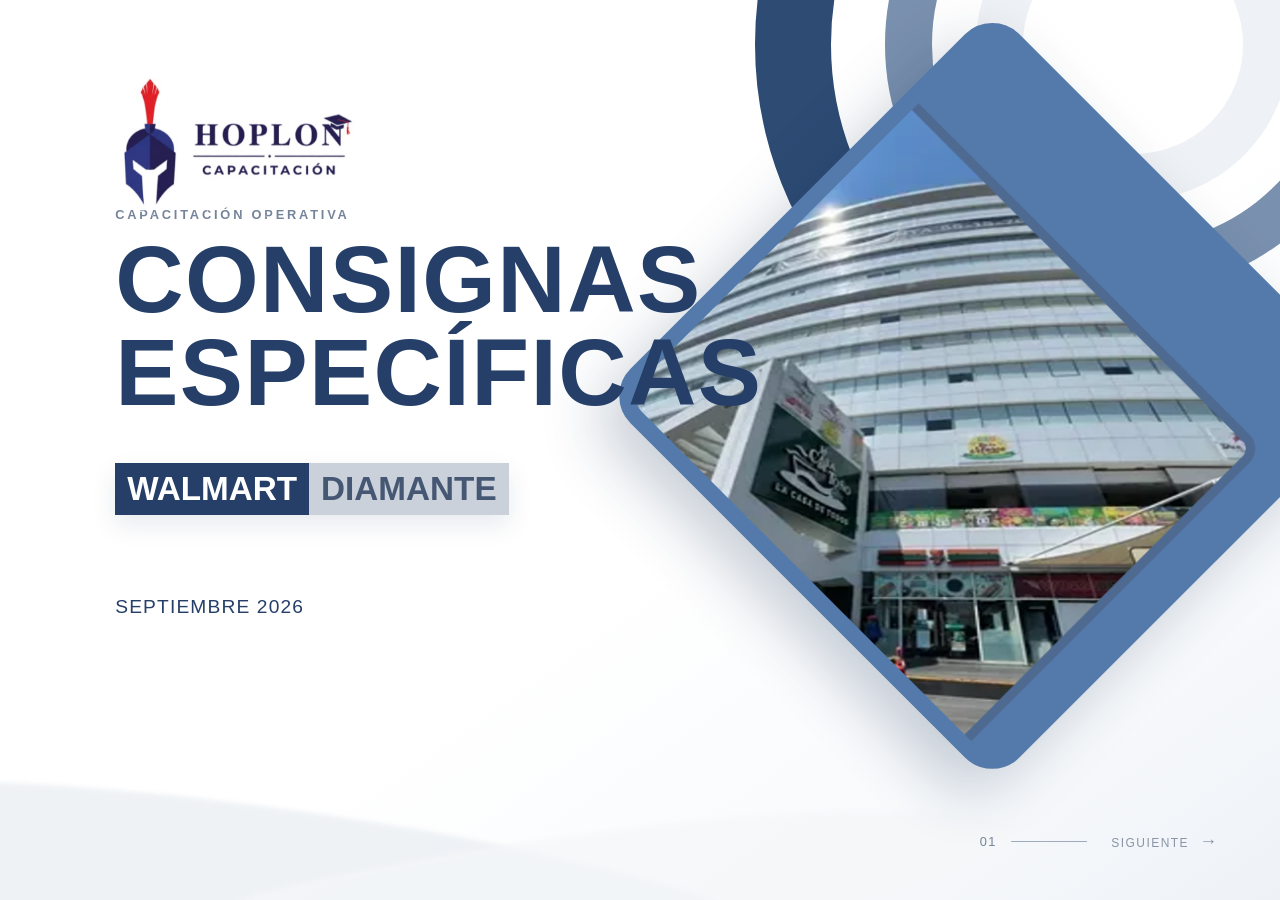
==== capacitacion-normal/index.html @ 53c209b4 "Add stylesheet for portada adjustments" ====
<!doctype html>
<html lang="es">
<head>
  <meta charset="utf-8">
  <meta name="viewport" content="width=device-width,initial-scale=1">
  <meta name="theme-color" content="#243f69">
  <title>Consignas específicas | Walmart Diamante</title>
  <link rel="stylesheet" href="assets/styles.css">
  <link rel="stylesheet" href="assets/ajuste-portada.css">
</head>
<body>
  <main class="cover" aria-labelledby="course-title">
    <div class="wash wash-one" aria-hidden="true"></div>
    <div class="wash wash-two" aria-hidden="true"></div>

    <header class="brand">
      <img src="assets/hoplon-capacitacion.png" alt="Hoplon Capacitación">
    </header>

    <section class="copy">
      <p class="eyebrow">Capacitación operativa</p>
      <h1 id="course-title">Consignas<br><span>específicas</span></h1>
      <div class="service" aria-label="Servicio Walmart Diamante">
        <strong>Walmart</strong><span>Diamante</span>
      </div>
      <p class="date">Septiembre 2026</p>
    </section>

    <section class="visual" aria-label="Walmart Diamante">
      <div class="diamond">
        <img src="assets/walmart-diamante.png" alt="Exterior del inmueble Walmart Diamante">
      </div>
    </section>

    <div class="rings" aria-hidden="true"><i></i><i></i><i></i></div>

    <nav class="pager" aria-label="Navegación del curso">
      <span>01</span>
      <span class="line"></span>
      <button type="button" disabled aria-label="La siguiente cuartilla se agregará próximamente">Siguiente <b>→</b></button>
    </nav>
  </main>
</body>
</html>
---- capacitacion-normal/assets/styles.css ----
:root{--navy:#253f68;--navy-deep:#182d4e;--slate:#7185a2;--paper:#fff;--muted:#5d6e87}*{box-sizing:border-box}html,body{margin:0;min-height:100%;font-family:Arial,"Helvetica Neue",sans-serif;background:#e8edf4;color:var(--navy)}body{display:grid;place-items:center;overflow-x:hidden}.cover{position:relative;width:min(100vw,1600px);min-height:100svh;overflow:hidden;background:linear-gradient(145deg,#fff 0 57%,#f8fafc 80%,#eef2f7 100%);isolation:isolate}.brand{position:absolute;z-index:4;top:clamp(22px,5vw,66px);left:clamp(24px,6vw,92px)}.brand img{display:block;width:clamp(190px,24vw,350px);height:auto}.copy{position:relative;z-index:3;width:56%;padding:clamp(155px,23vh,260px) 0 100px clamp(28px,9vw,145px)}.eyebrow{margin:0 0 18px;text-transform:uppercase;letter-spacing:.22em;font-weight:700;font-size:clamp(.75rem,1vw,1rem);color:#75849a}.copy h1{margin:0;text-transform:uppercase;font-size:clamp(3.1rem,7.4vw,7.4rem);line-height:.83;letter-spacing:.015em;color:var(--navy);font-weight:800}.copy h1 span{display:inline-block;margin-top:.15em}.service{display:inline-flex;align-items:center;margin-top:clamp(28px,4vw,54px);text-transform:uppercase;font-size:clamp(1.25rem,2.6vw,2.75rem);line-height:1;font-weight:800;box-shadow:0 10px 24px #1732541a}.service strong{padding:.28em .36em;background:var(--navy);color:#fff}.service span{padding:.28em .36em;background:#cad1da;color:#455773}.date{margin:clamp(58px,9vh,108px) 0 0;text-transform:uppercase;letter-spacing:.06em;font-size:clamp(.9rem,1.5vw,1.25rem);color:var(--navy)}.visual{position:absolute;z-index:2;right:-5%;top:4%;width:55%;height:80%;display:grid;place-items:center}.diamond{width:min(43vw,660px);aspect-ratio:1;transform:rotate(45deg);overflow:hidden;border:clamp(10px,1.25vw,20px) solid #537aaa;border-radius:7%;box-shadow:0 30px 60px #1b34583b;background:#537aaa}.diamond img{width:145%;height:145%;object-fit:cover;object-position:50% 55%;transform:rotate(-45deg) translate(-15%,-15%)}.rings{position:absolute;z-index:1;right:-18%;top:-37%;width:59vw;aspect-ratio:1;border-radius:50%;border:clamp(40px,6vw,95px) solid #2d4b73}.rings i{position:absolute;inset:9%;border-radius:50%;border:clamp(22px,3.7vw,58px) solid #7990ae}.rings i:nth-child(2){inset:24%;border-color:#eef1f5}.rings i:nth-child(3){display:none}.wash{position:absolute;z-index:0;border-radius:50%;filter:blur(2px);opacity:.7}.wash-one{width:85%;height:18%;left:-20%;bottom:-8%;background:#e9edf2;transform:rotate(8deg)}.wash-two{width:72%;height:14%;left:8%;bottom:-7%;background:#f5f7f9;transform:rotate(-8deg)}.pager{position:absolute;z-index:5;right:clamp(22px,4vw,64px);bottom:clamp(20px,3vw,42px);display:flex;align-items:center;gap:14px;color:#75849a;font-size:.8rem;letter-spacing:.1em}.pager .line{width:clamp(35px,6vw,90px);height:1px;background:#9eaabd}.pager button{border:0;background:transparent;color:#8995a6;text-transform:uppercase;letter-spacing:.12em;font-size:.75rem;padding:10px;cursor:not-allowed}.pager b{font-size:1.1rem;margin-left:6px}@media(max-width:760px){body{background:#fff}.cover{min-height:100svh;background:linear-gradient(160deg,#fff 0 65%,#eff3f8 100%)}.brand{top:24px;left:24px}.brand img{width:205px}.copy{width:100%;padding:160px 24px 90px}.eyebrow{margin-bottom:14px}.copy h1{font-size:clamp(3rem,15vw,5.3rem);line-height:.88}.service{margin-top:24px;font-size:clamp(1.05rem,6vw,1.65rem)}.date{margin-top:30px}.visual{position:relative;right:auto;top:auto;width:100%;height:auto;margin:-46px 0 80px 25%;}.diamond{width:76vw;max-width:430px;border-width:10px}.rings{width:100vw;right:-61%;top:-12%;opacity:.9}.pager{position:absolute}.wash-one,.wash-two{bottom:0}}
@media(prefers-reduced-motion:no-preference){.brand,.copy,.visual{animation:arrive .7s cubic-bezier(.2,.7,.2,1) both}.copy{animation-delay:.08s}.visual{animation-delay:.16s}@keyframes arrive{from{opacity:0;transform:translateY(12px)}to{opacity:1;transform:translateY(0)}}.visual{animation-name:fade-in}@keyframes fade-in{from{opacity:0}to{opacity:1}}}
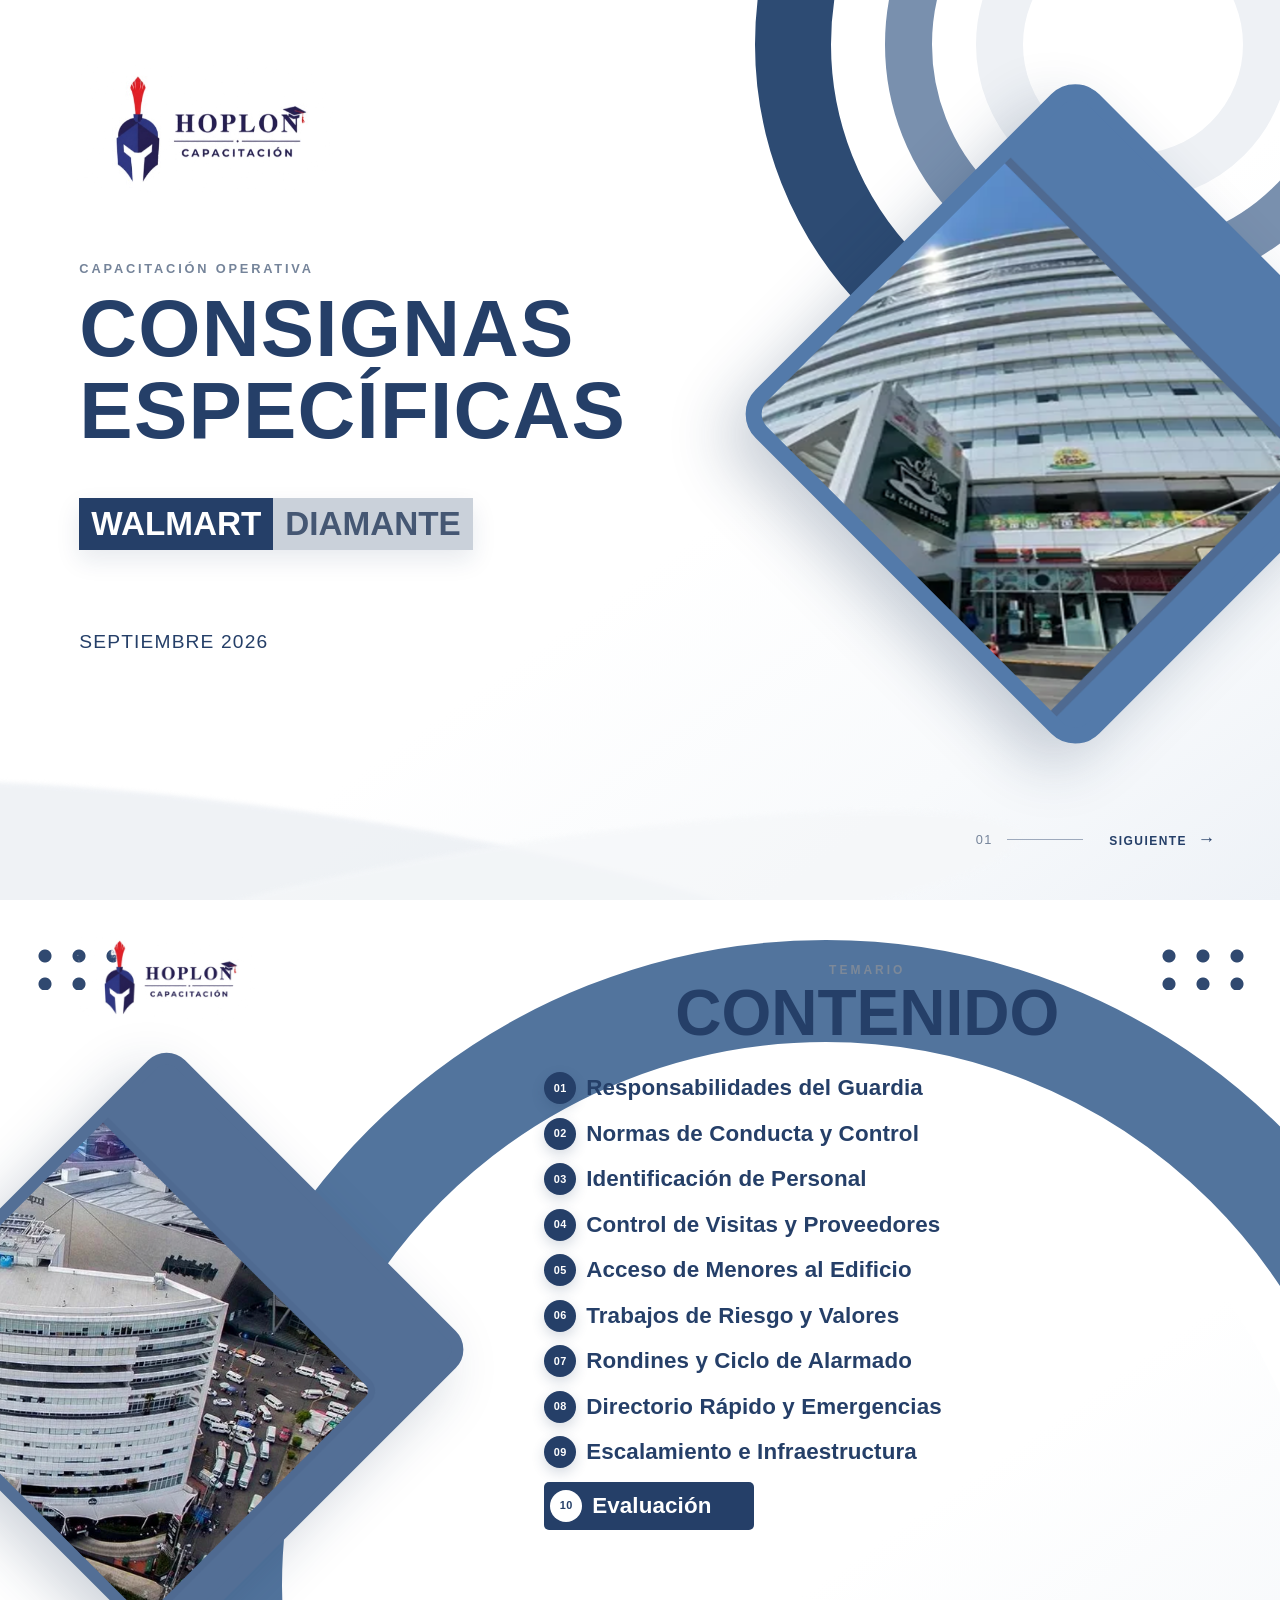
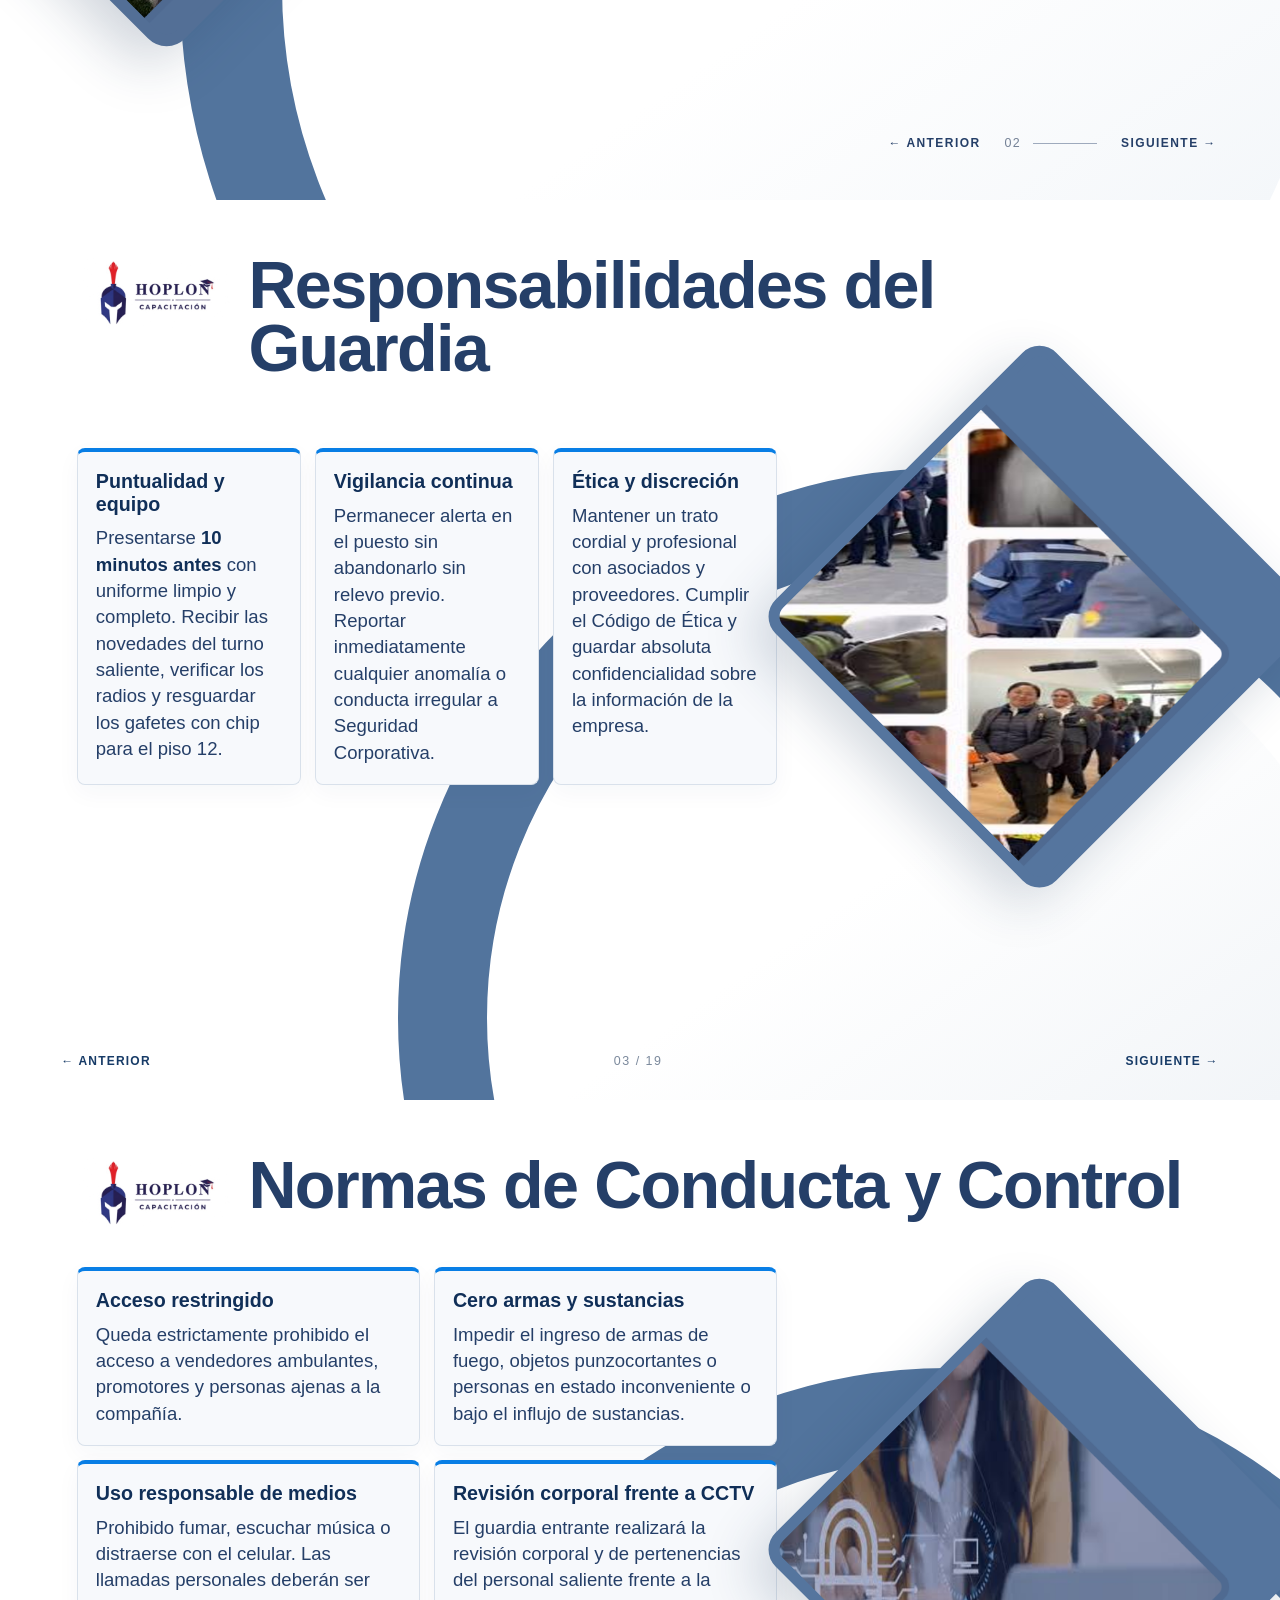
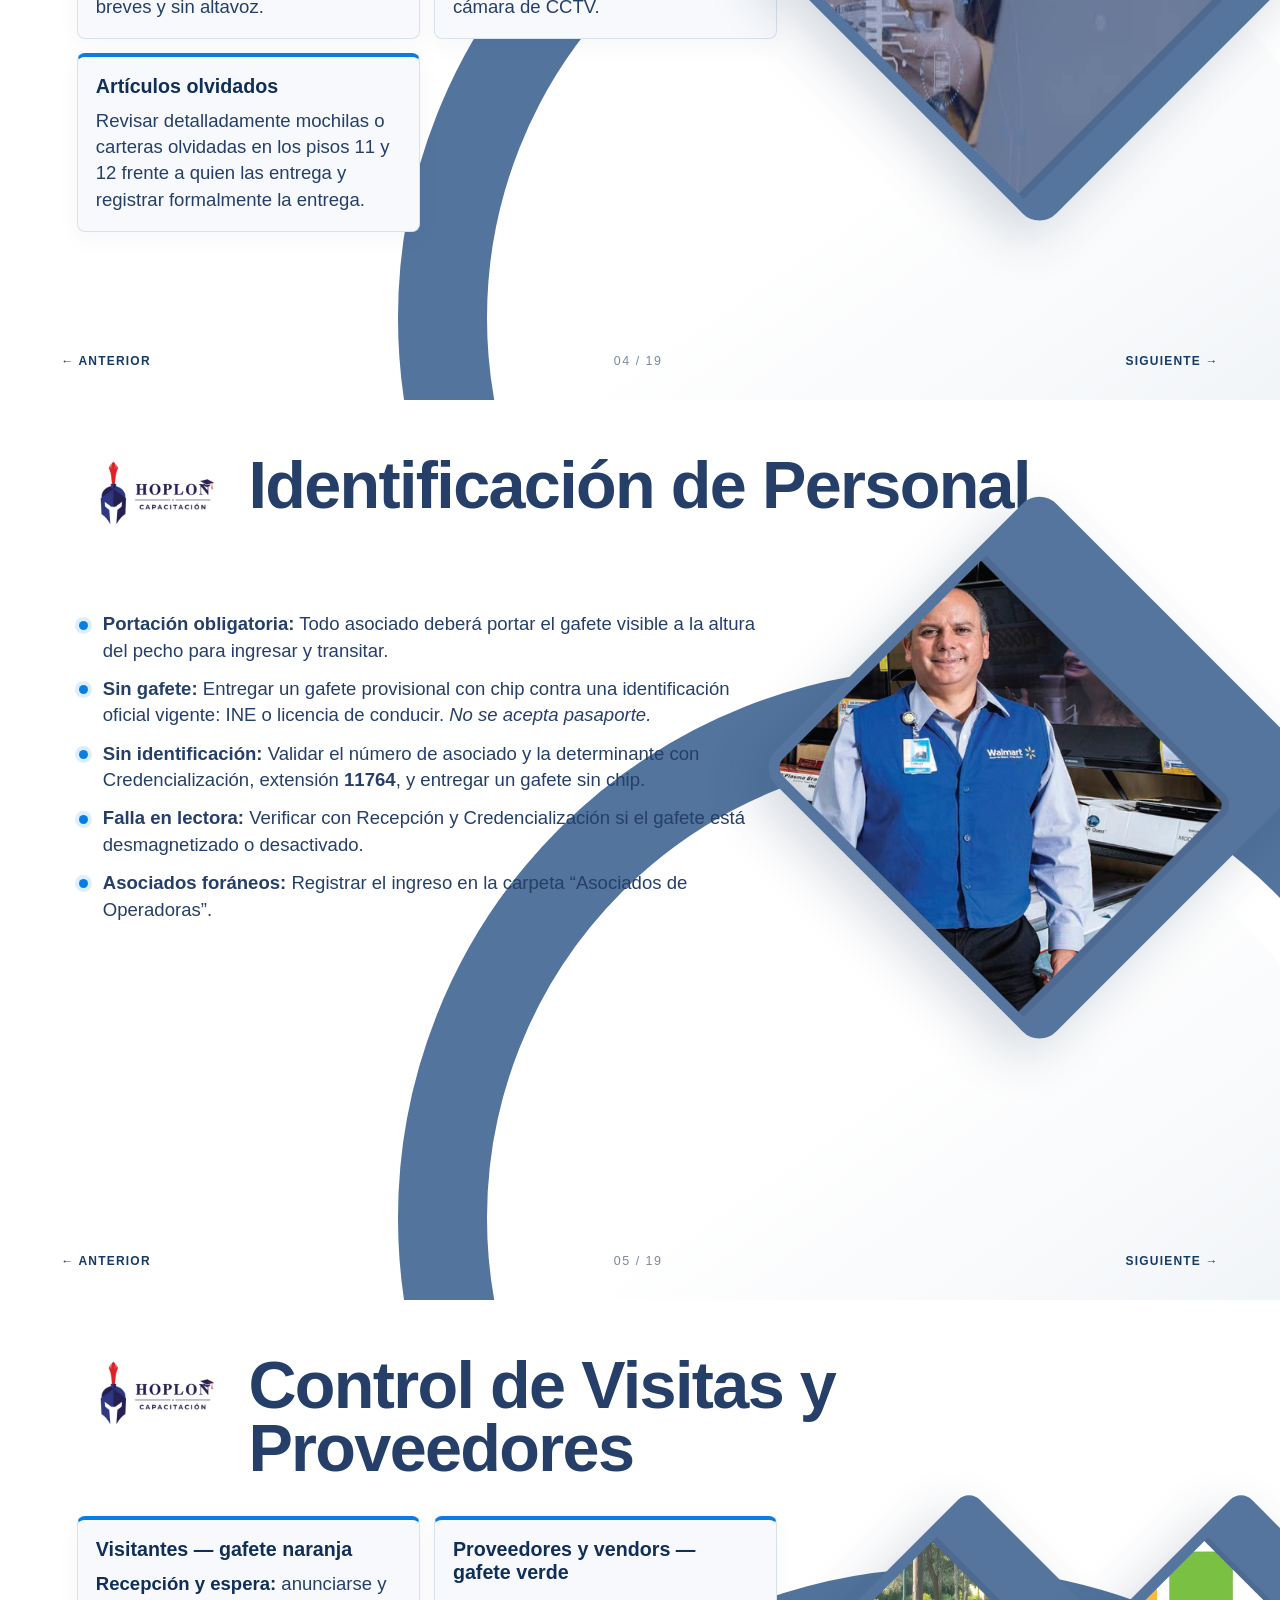
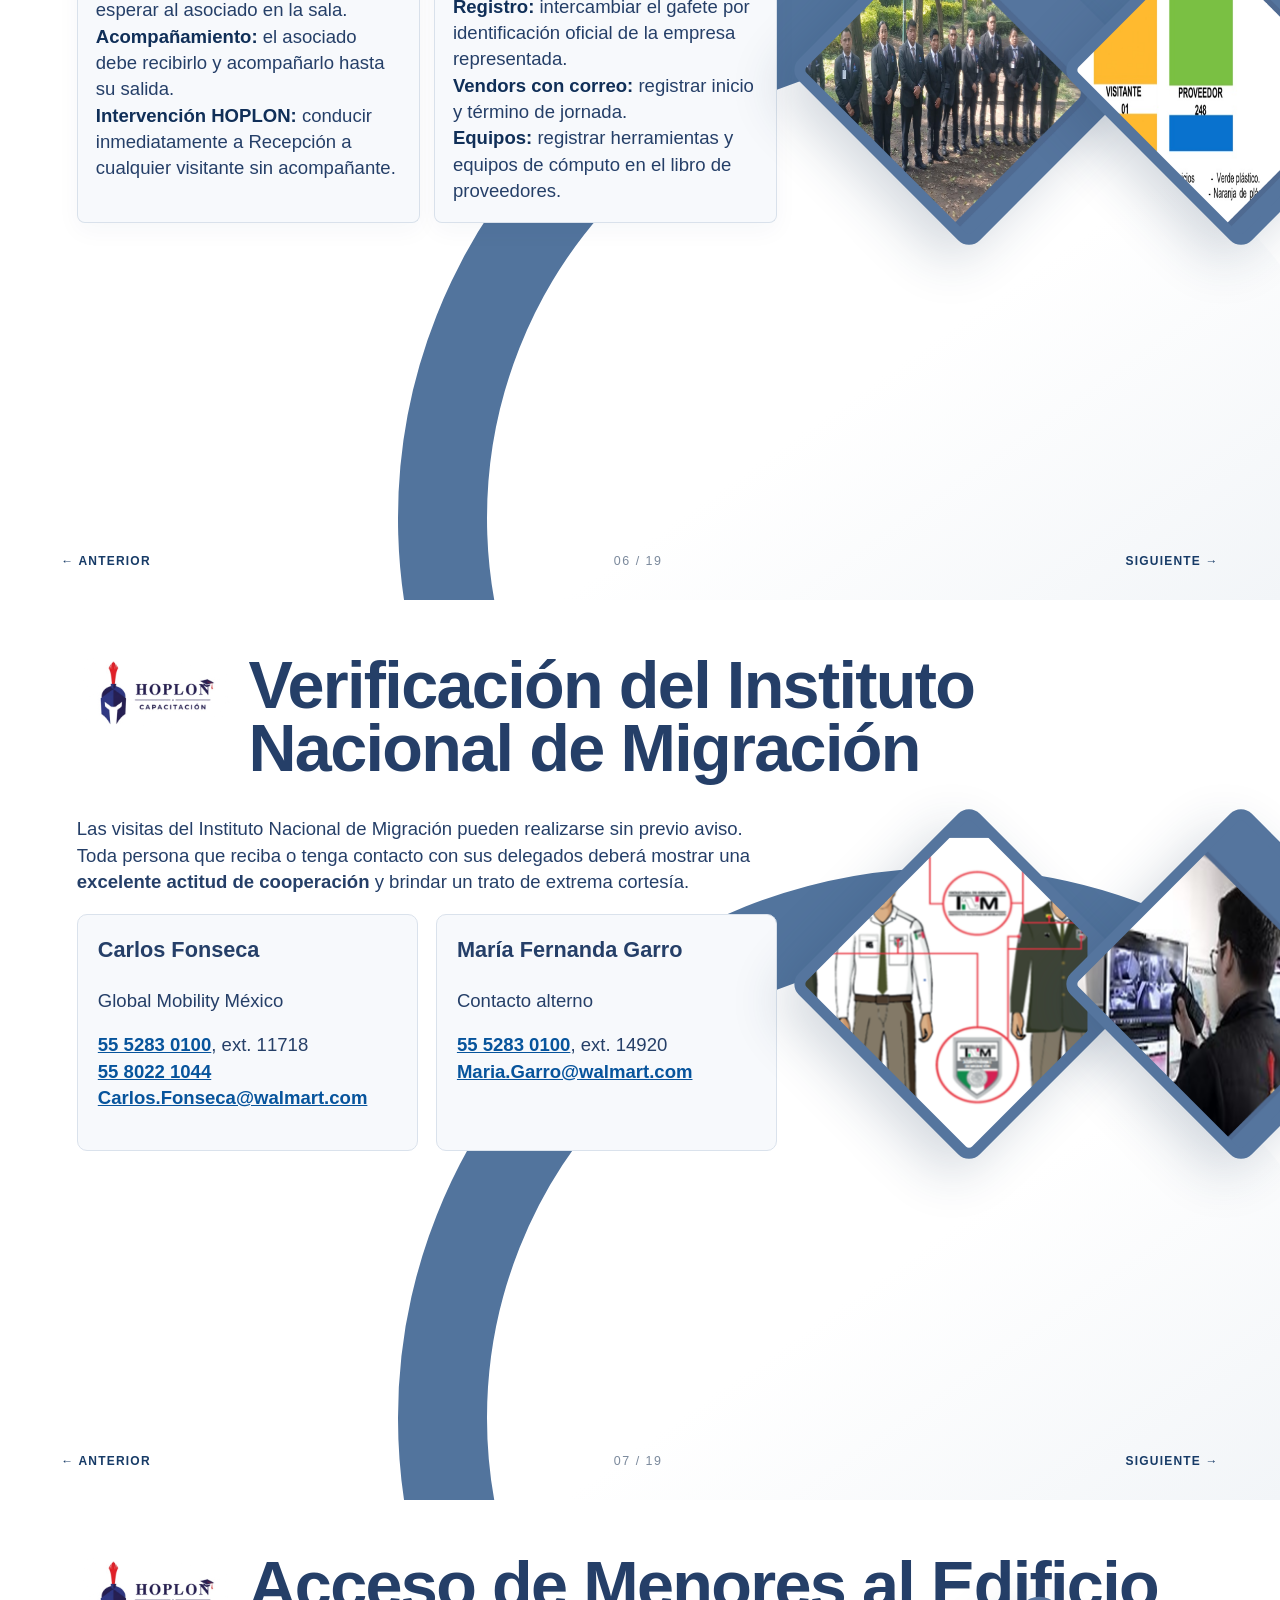
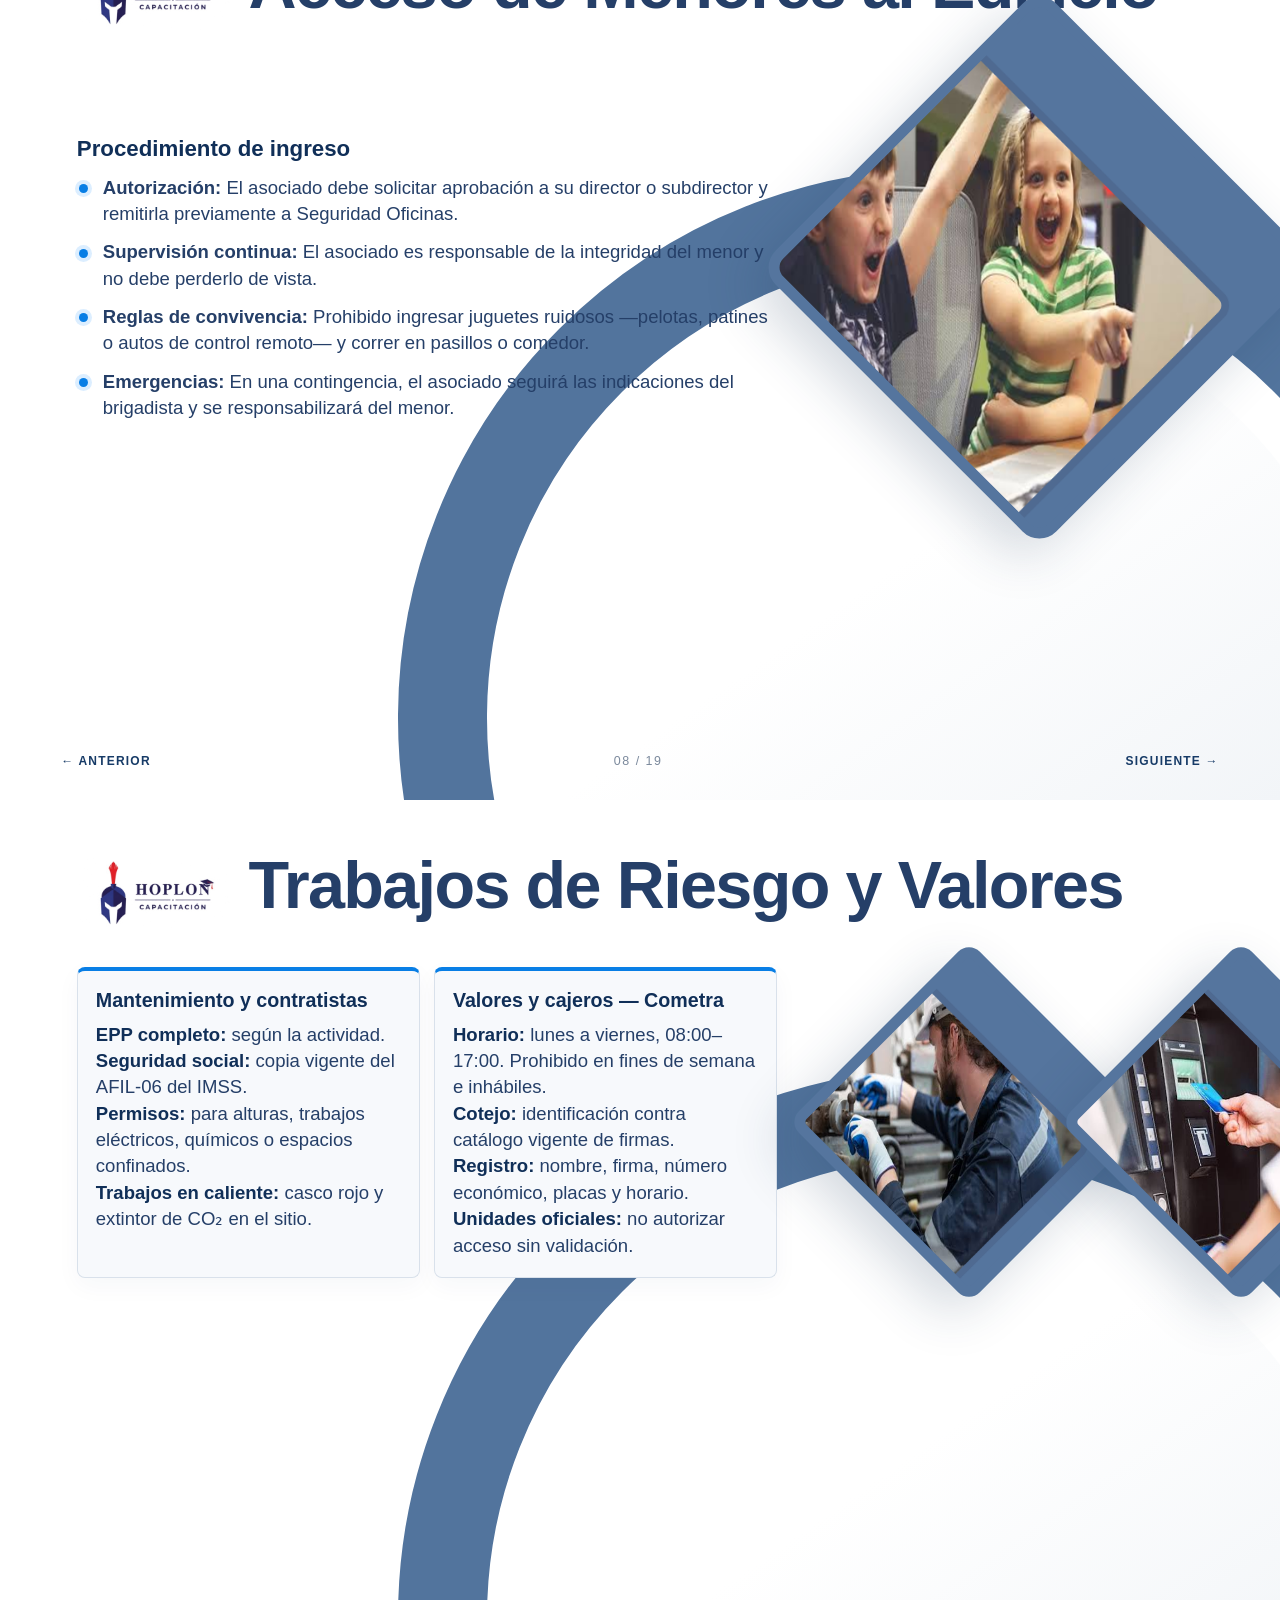
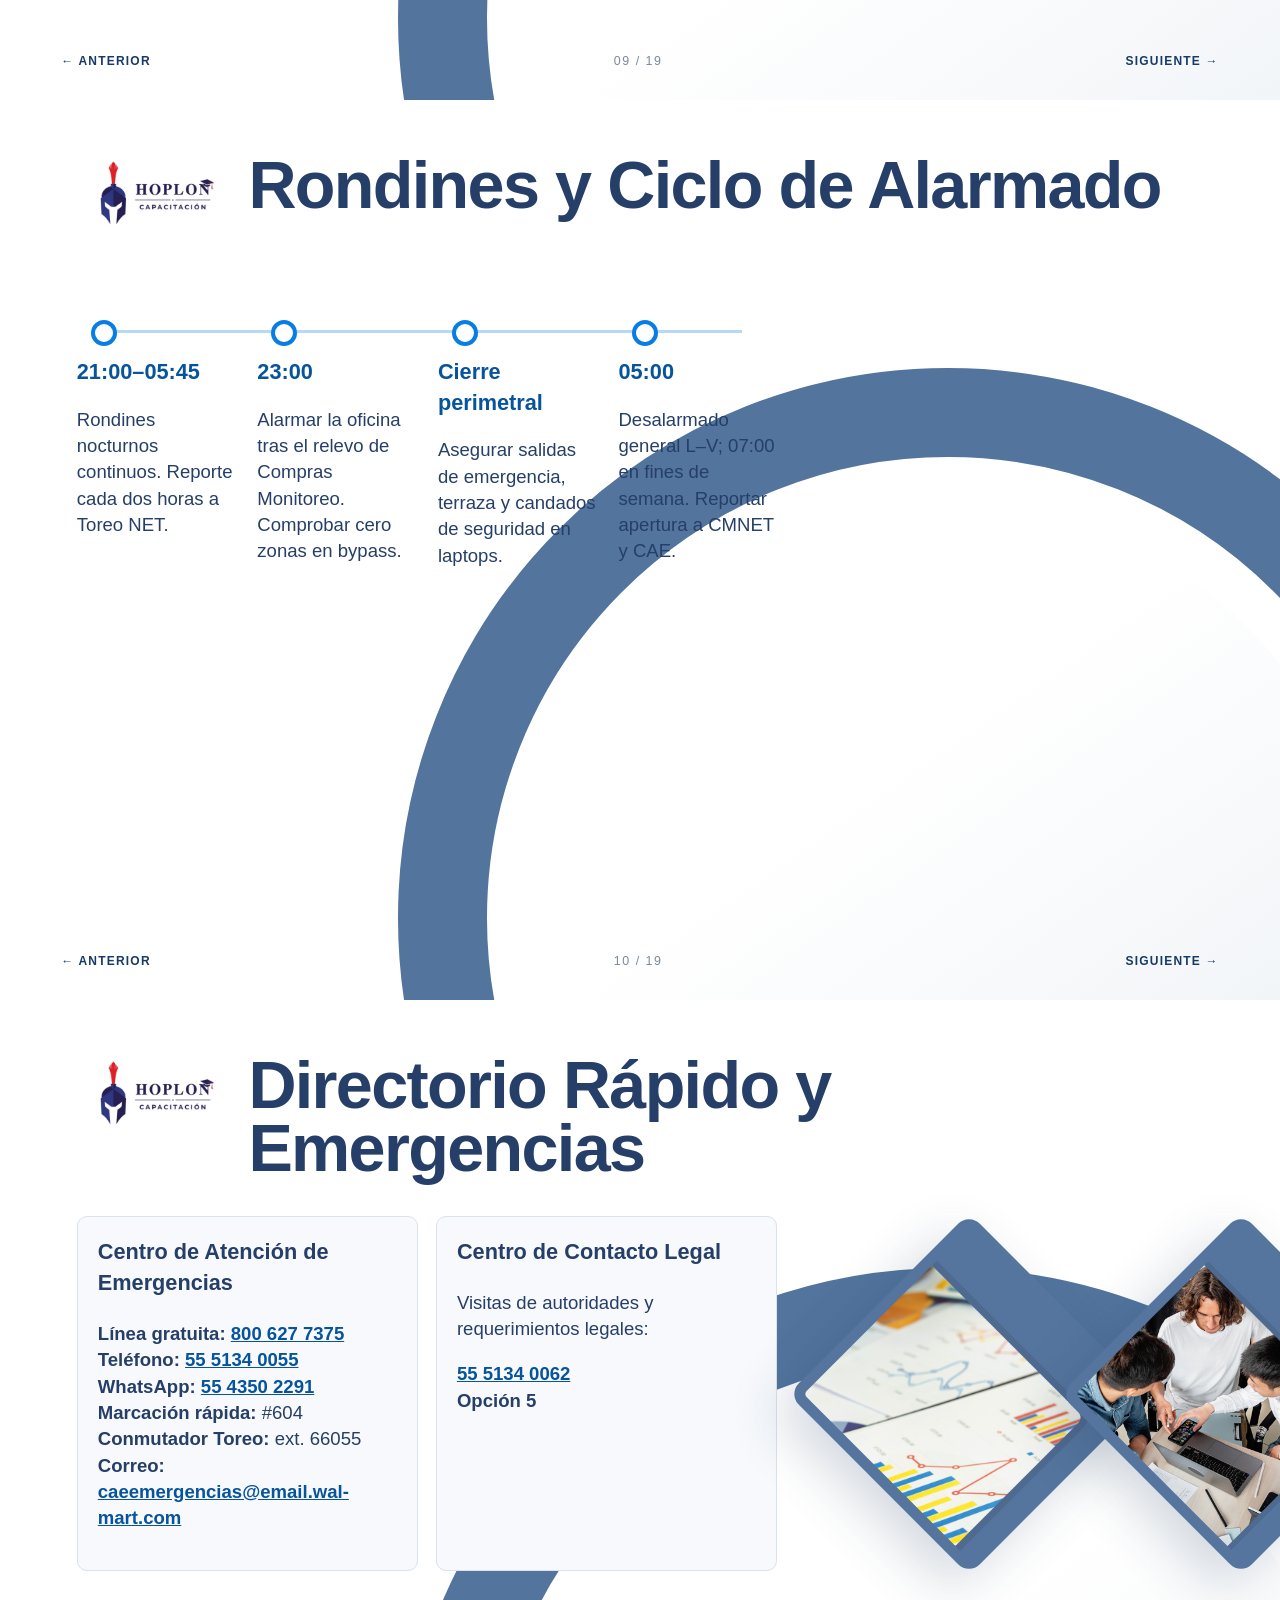
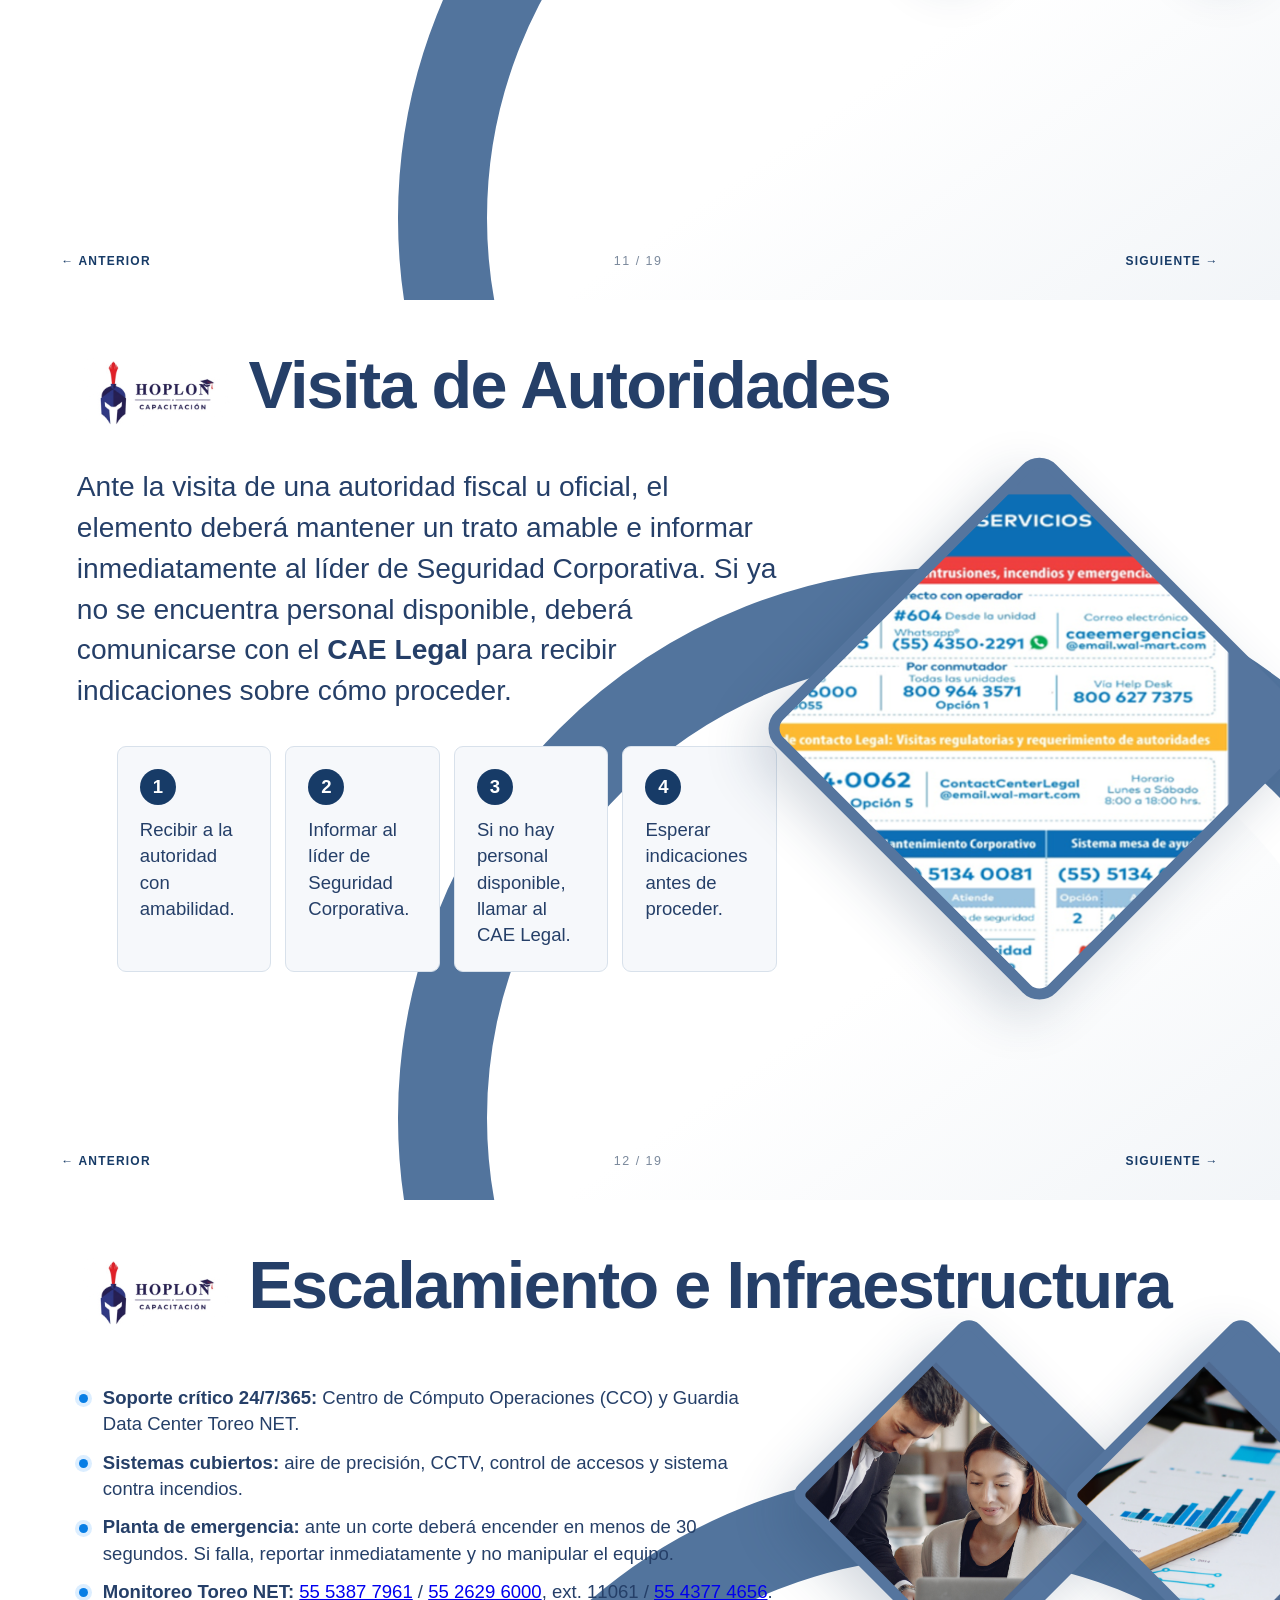
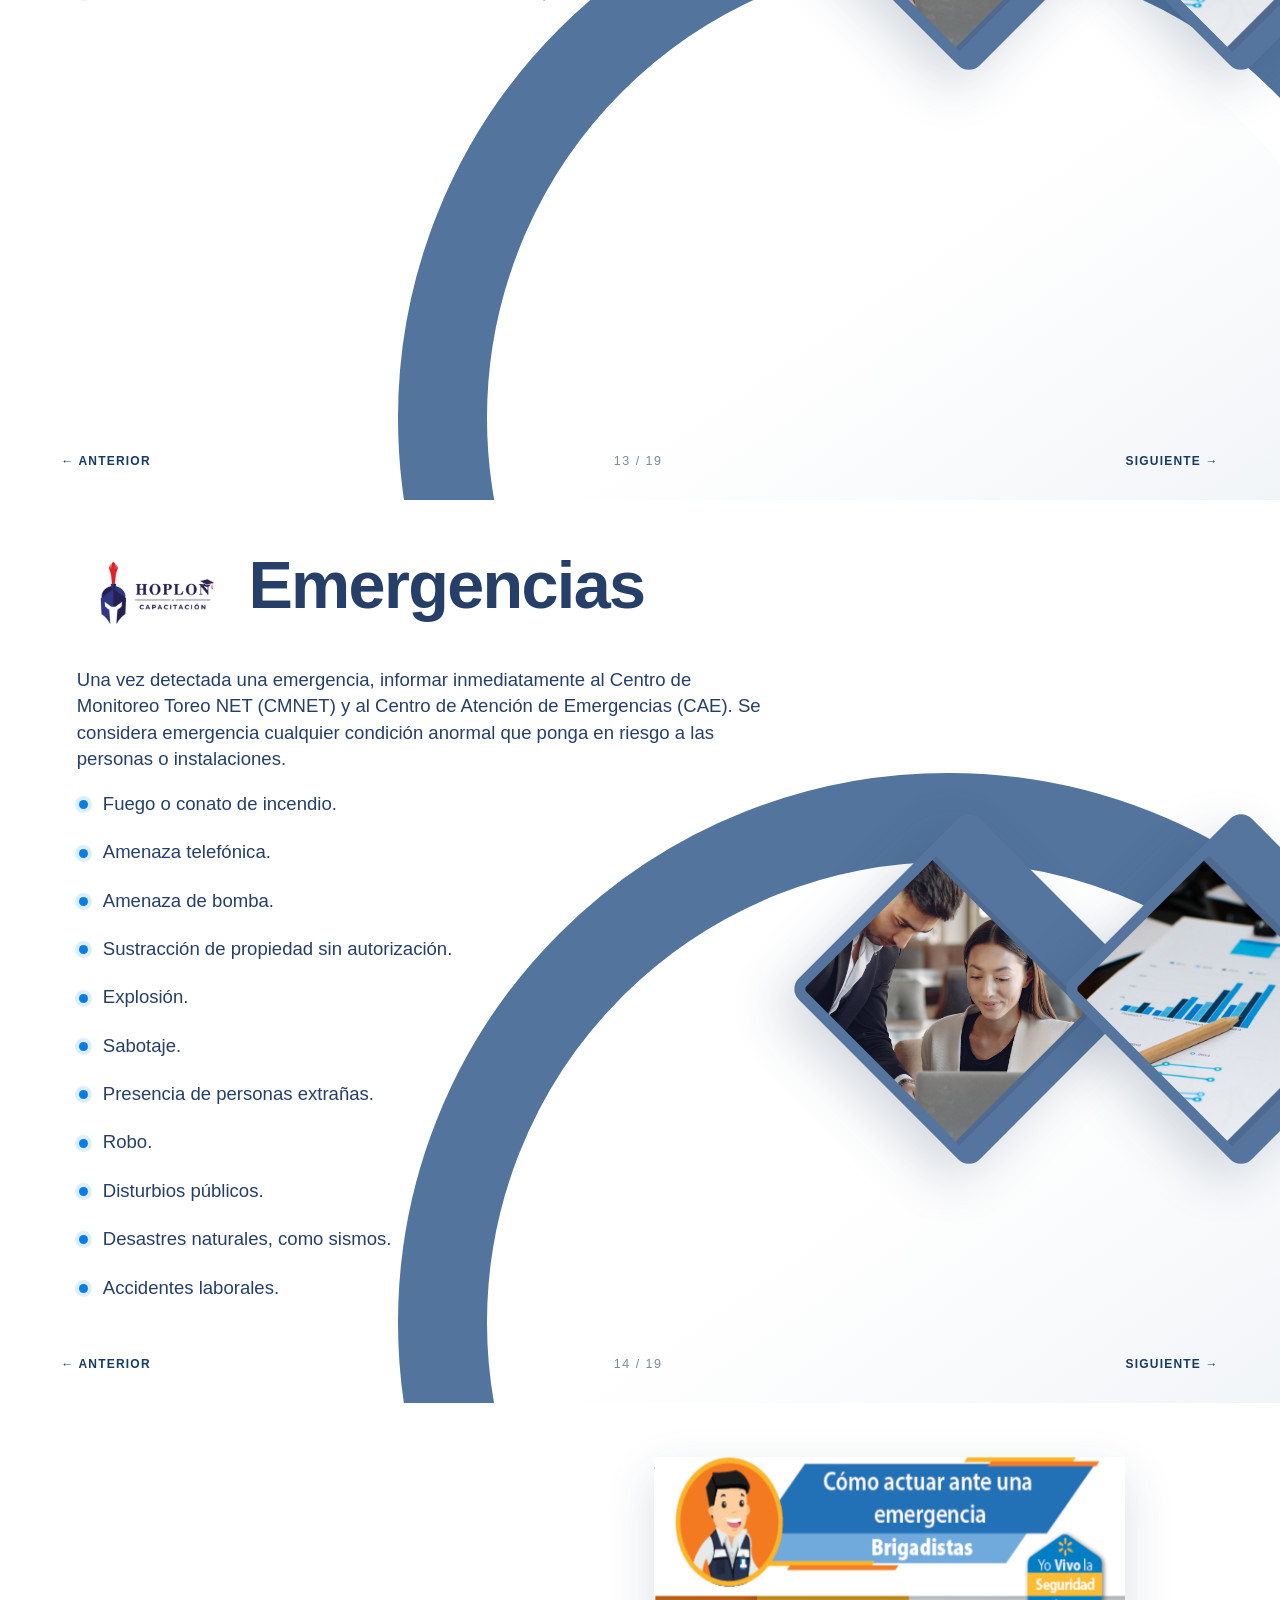
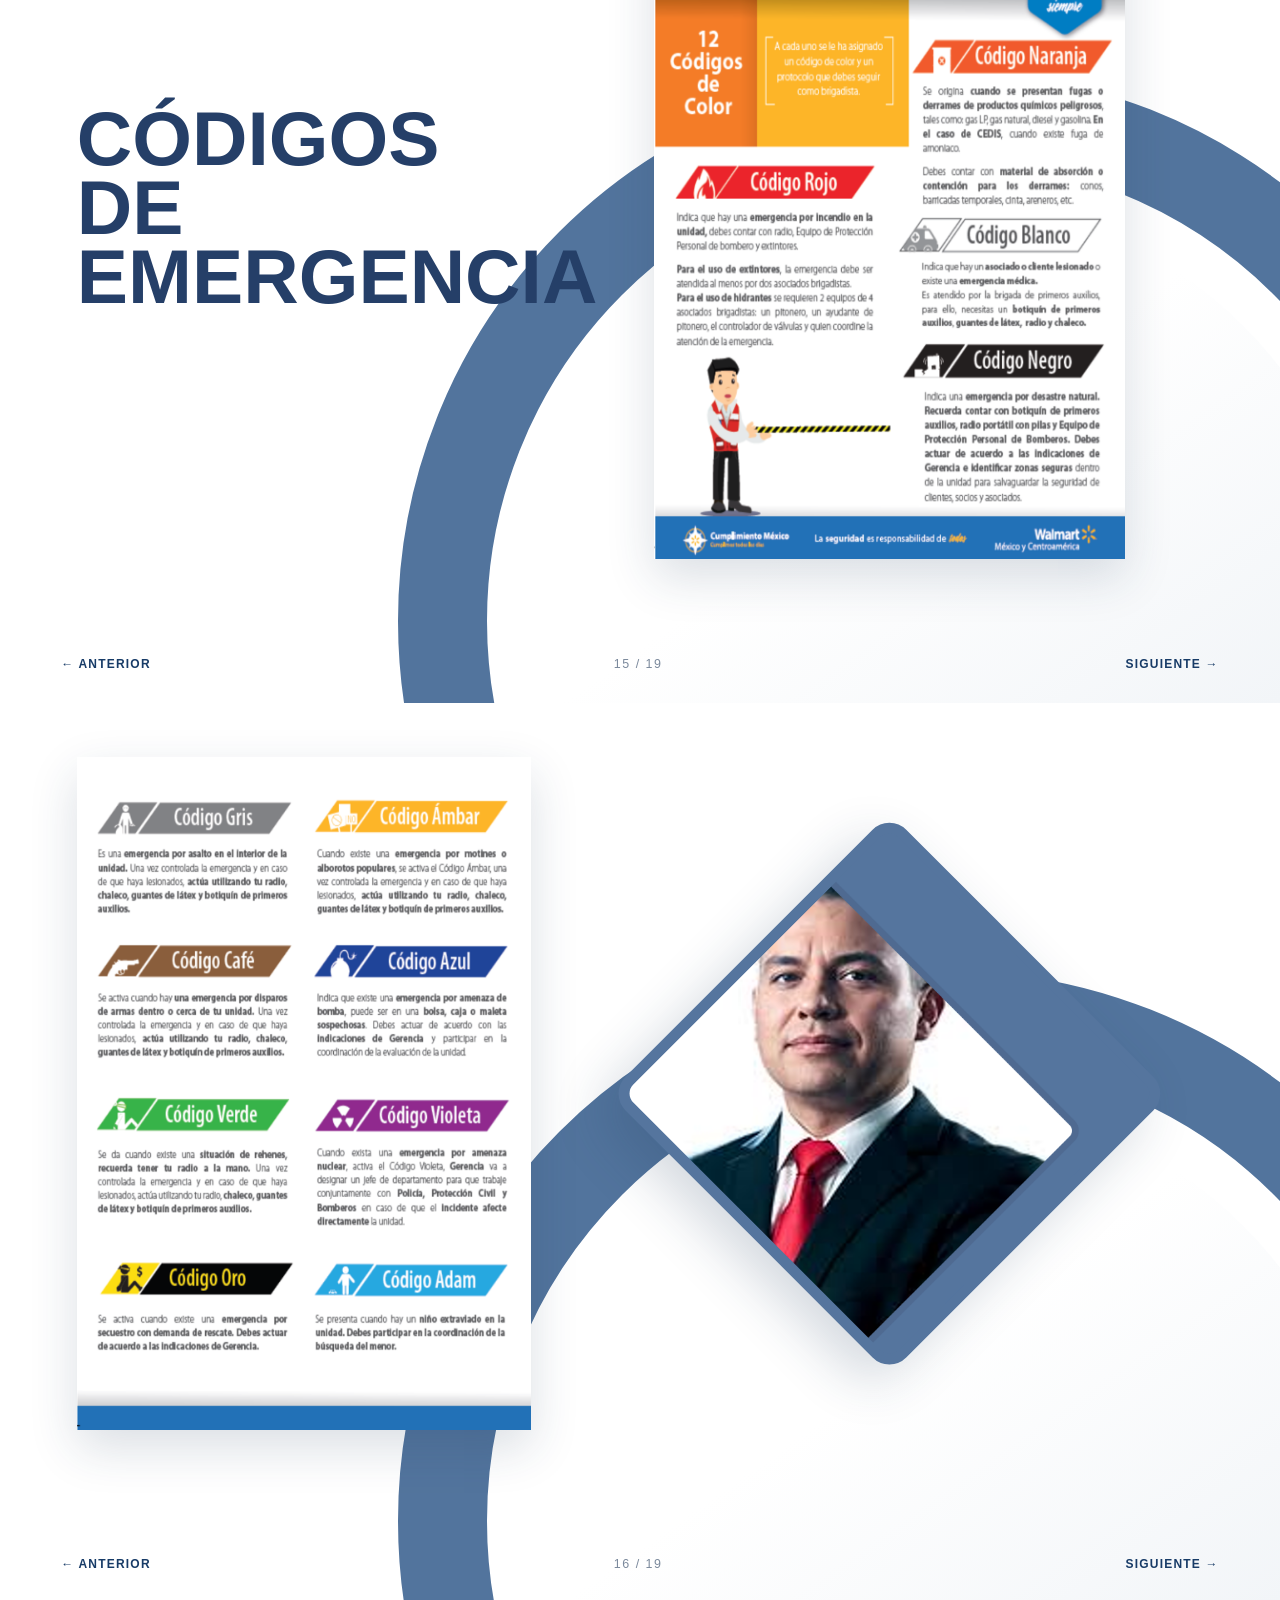
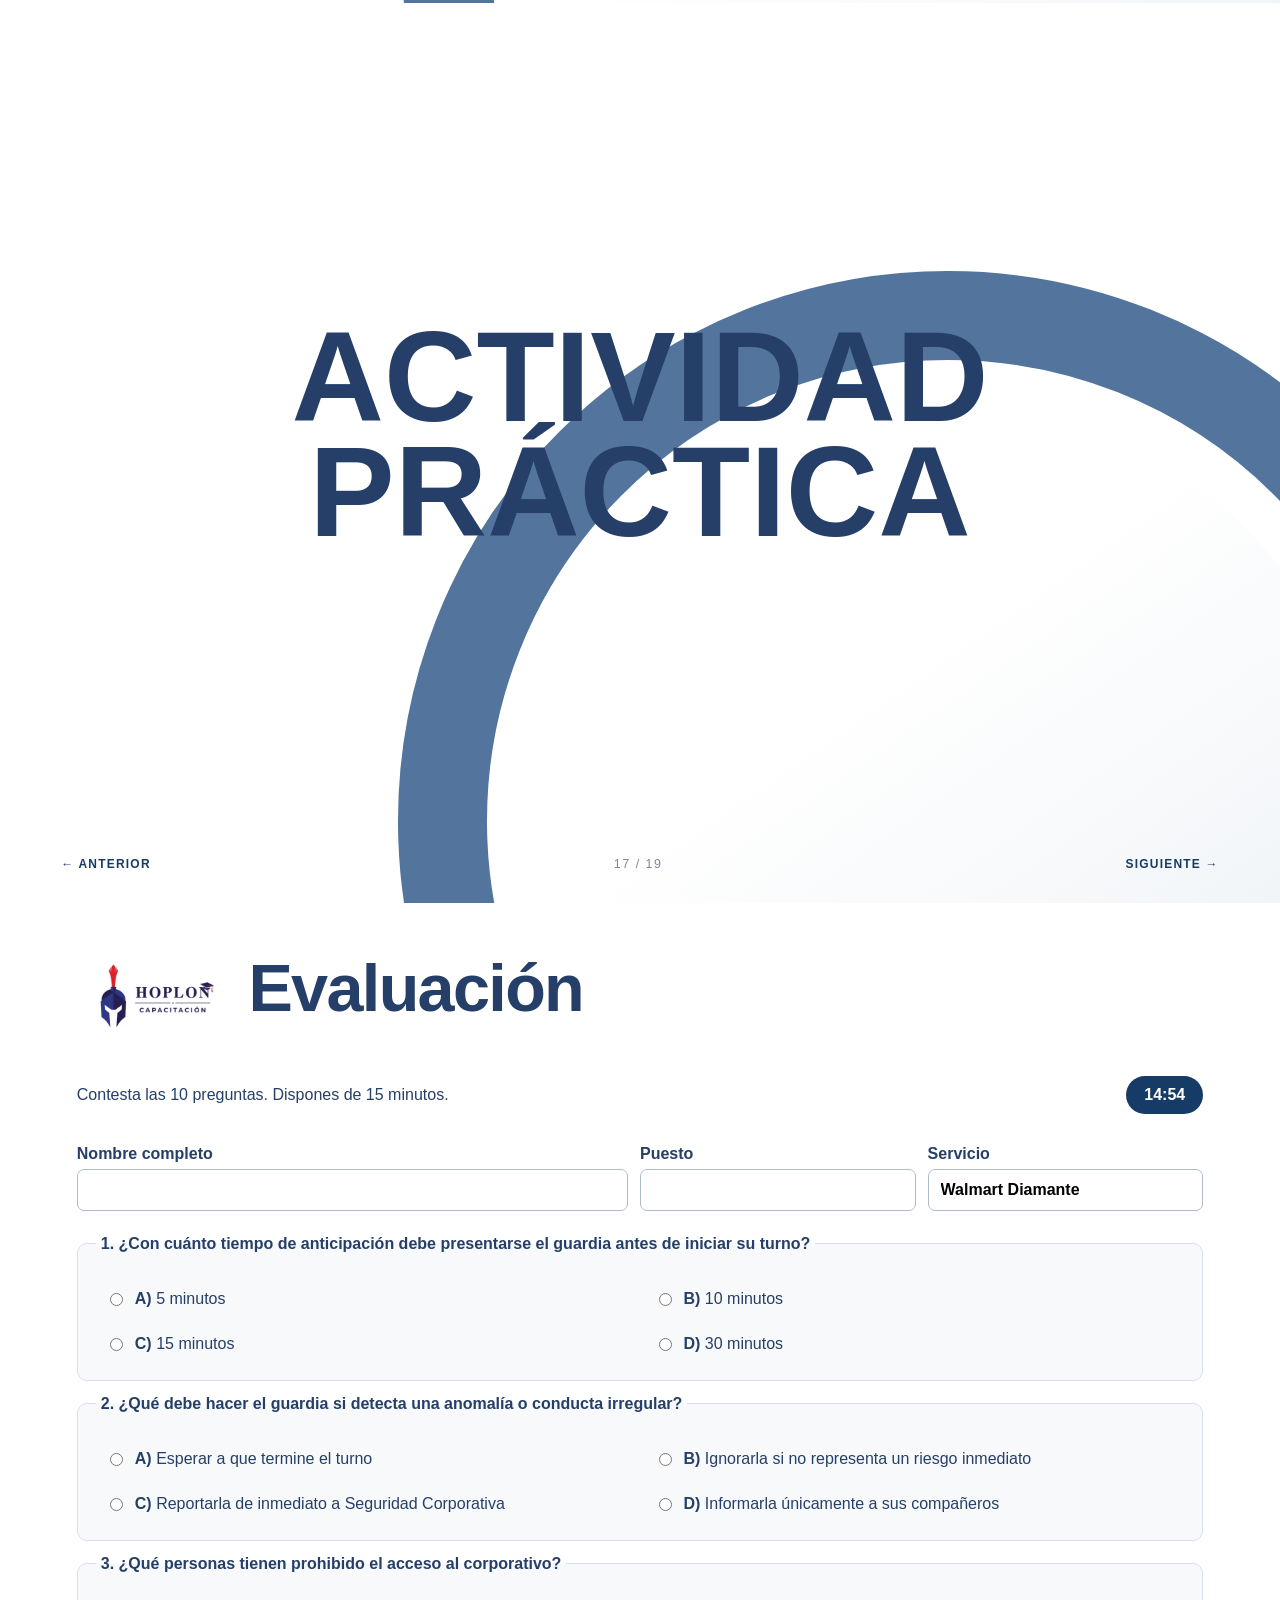
==== commit 0eaef588: "Add files via upload" ====
--- a/capacitacion-normal/index.html
+++ b/capacitacion-normal/index.html
@@ -7,9 +7,11 @@
   <title>Consignas específicas | Walmart Diamante</title>
   <link rel="stylesheet" href="assets/styles.css">
   <link rel="stylesheet" href="assets/ajuste-portada.css">
+  <link rel="stylesheet" href="assets/contenido.css">
+  <link rel="stylesheet" href="assets/curso.css">
 </head>
 <body>
-  <main class="cover" aria-labelledby="course-title">
+  <main class="cover" id="portada" aria-labelledby="course-title">
     <div class="wash wash-one" aria-hidden="true"></div>
     <div class="wash wash-two" aria-hidden="true"></div>
 
@@ -37,8 +39,53 @@
     <nav class="pager" aria-label="Navegación del curso">
       <span>01</span>
       <span class="line"></span>
-      <button type="button" disabled aria-label="La siguiente cuartilla se agregará próximamente">Siguiente <b>→</b></button>
+      <a href="#contenido">Siguiente <b>→</b></a>
     </nav>
   </main>
+
+  <section class="contents-page" id="contenido" aria-labelledby="contents-title">
+    <div class="contents-dots dots-left" aria-hidden="true"></div>
+    <div class="contents-dots dots-right" aria-hidden="true"></div>
+
+    <header class="contents-brand">
+      <img src="assets/hoplon-capacitacion.png" alt="Hoplon Capacitación">
+    </header>
+
+    <div class="contents-photo" aria-hidden="true">
+      <div class="contents-diamond">
+        <img src="assets/walmart-diamante-aerea.png" alt="Vista aérea del inmueble Walmart Diamante">
+      </div>
+    </div>
+
+    <div class="contents-copy">
+      <p class="contents-kicker">Temario</p>
+      <h2 id="contents-title">Contenido</h2>
+      <ol class="topic-list">
+        <li><span>01</span>Responsabilidades del Guardia</li>
+        <li><span>02</span>Normas de Conducta y Control</li>
+        <li><span>03</span>Identificación de Personal</li>
+        <li><span>04</span>Control de Visitas y Proveedores</li>
+        <li><span>05</span>Acceso de Menores al Edificio</li>
+        <li><span>06</span>Trabajos de Riesgo y Valores</li>
+        <li><span>07</span>Rondines y Ciclo de Alarmado</li>
+        <li><span>08</span>Directorio Rápido y Emergencias</li>
+        <li><span>09</span>Escalamiento e Infraestructura</li>
+        <li class="evaluation"><span>10</span>Evaluación</li>
+      </ol>
+    </div>
+
+    <nav class="contents-pager" aria-label="Navegación del curso">
+      <a href="#portada"><b>←</b> Anterior</a>
+      <span>02</span>
+      <span class="contents-line"></span>
+      <a href="#cuartilla-3">Siguiente <b>→</b></a>
+    </nav>
+  </section>
+  <div id="course-pages"></div>
+  <dialog id="image-viewer" aria-label="Vista ampliada de la infografía">
+    <button type="button" aria-label="Cerrar imagen">×</button>
+    <img alt="">
+  </dialog>
+  <script src="assets/curso.js"></script>
 </body>
 </html>
--- a/capacitacion-normal/assets/ajuste-portada.css
+++ b/capacitacion-normal/assets/ajuste-portada.css
@@ -0,0 +1,35 @@
+/* Ajustes de separación para la portada en formato horizontal */
+@media (min-width: 1101px) {
+  .brand img { width: clamp(190px, 20vw, 310px); }
+  .copy {
+    width: 53%;
+    padding-top: clamp(210px, 29vh, 305px);
+    padding-left: clamp(28px, 6.2vw, 108px);
+  }
+  .copy h1 {
+    font-size: clamp(3.1rem, 6.25vw, 6.65rem);
+    line-height: .88;
+  }
+  .visual {
+    right: -10%;
+    top: 5%;
+    width: 52%;
+    height: 82%;
+  }
+  .diamond { width: min(38vw, 610px); }
+}
+
+@media (min-width: 761px) and (max-width: 1100px) {
+  .brand img { width: 250px; }
+  .copy {
+    width: 54%;
+    padding-top: 215px;
+    padding-left: 55px;
+  }
+  .copy h1 {
+    font-size: 5.2vw;
+    line-height: .9;
+  }
+  .visual { right: -12%; }
+  .diamond { width: 39vw; }
+}
--- a/capacitacion-normal/assets/contenido.css
+++ b/capacitacion-normal/assets/contenido.css
@@ -0,0 +1,74 @@
+html { scroll-behavior: smooth; scroll-snap-type: y proximity; }
+.cover, .contents-page { scroll-snap-align: start; }
+.pager a, .contents-pager a {
+  color: var(--navy);
+  text-decoration: none;
+  text-transform: uppercase;
+  letter-spacing: .12em;
+  font-size: .75rem;
+  font-weight: 700;
+  padding: 12px;
+}
+.contents-page {
+  position: relative;
+  width: min(100vw,1600px);
+  min-height: 100svh;
+  margin-inline: auto;
+  overflow: hidden;
+  background: linear-gradient(145deg,#fff 0 70%,#f4f7fa 100%);
+  color: var(--navy);
+  isolation: isolate;
+}
+.contents-page::after {
+  content: "";
+  position: absolute;
+  z-index: -1;
+  right: -15%;
+  bottom: -48%;
+  width: 85%;
+  aspect-ratio: 1;
+  border-radius: 50%;
+  border: clamp(55px,8vw,120px) solid #52749d;
+  box-shadow: inset 0 0 0 clamp(24px,4vw,60px) #fff;
+}
+.contents-brand { position:absolute;z-index:3;top:32px;left:clamp(30px,6vw,90px); }
+.contents-brand img { width:clamp(145px,14vw,220px);height:auto;display:block; }
+.contents-photo { position:absolute;z-index:2;left:-11%;top:14%;width:48%;height:72%;display:grid;place-items:center; }
+.contents-diamond {
+  width:min(34vw,520px);aspect-ratio:1;overflow:hidden;transform:rotate(45deg);
+  border:clamp(9px,1vw,16px) solid #536f96;border-radius:6%;background:#536f96;
+  box-shadow:0 26px 55px #1c355935;
+}
+.contents-diamond img { width:145%;height:145%;object-fit:cover;object-position:50% 50%;transform:rotate(-45deg) translate(-15%,-15%); }
+.contents-copy { position:relative;z-index:3;width:61%;margin-left:39%;padding:clamp(55px,7vh,82px) clamp(42px,7vw,105px) 96px 45px; }
+.contents-kicker { margin:0;text-align:center;text-transform:uppercase;letter-spacing:.25em;color:#7d8999;font-size:.75rem;font-weight:700; }
+.contents-copy h2 { margin:4px 0 clamp(20px,3vh,34px);text-align:center;text-transform:uppercase;font-size:clamp(2.8rem,5vw,5rem);line-height:1;color:var(--navy); }
+.topic-list { list-style:none;margin:0;padding:0;display:grid;gap:clamp(9px,1.5vh,18px); }
+.topic-list li { display:grid;grid-template-columns:42px 1fr;align-items:center;font-size:clamp(1.05rem,1.75vw,1.7rem);line-height:1.16;font-weight:700;letter-spacing:.005em; }
+.topic-list li span { display:grid;place-items:center;width:32px;height:32px;border-radius:50%;background:var(--navy);color:#fff;font-size:.68rem;letter-spacing:.04em;box-shadow:0 5px 13px #263e6330; }
+.topic-list .evaluation { color:#fff;background:var(--navy);border-radius:5px;padding:8px 14px 8px 6px;width:max-content;min-width:210px; }
+.topic-list .evaluation span { background:#fff;color:var(--navy);box-shadow:none; }
+.contents-dots { position:absolute;top:42px;width:100px;height:48px;background-image:radial-gradient(circle,var(--navy) 0 6px,transparent 7px);background-size:34px 28px;opacity:.95; }
+.dots-left { left:28px; }.dots-right { right:28px; }
+.contents-pager { position:absolute;z-index:5;right:clamp(22px,4vw,64px);bottom:clamp(18px,3vw,38px);display:flex;align-items:center;gap:12px;color:#748196;font-size:.78rem;letter-spacing:.1em; }
+.contents-line { width:clamp(28px,5vw,72px);height:1px;background:#9eaabd; }
+.pending { color:#9aa5b4;text-transform:uppercase;font-size:.72rem;letter-spacing:.12em; }
+
+@media (max-width:760px) {
+  html { scroll-snap-type:none; }
+  .contents-page { min-height:100svh;padding-bottom:92px; }
+  .contents-brand { top:24px;left:24px; }.contents-brand img { width:155px; }
+  .contents-dots { display:none; }
+  .contents-copy { width:100%;margin:0;padding:125px 24px 30px; }
+  .contents-copy h2 { text-align:left;font-size:3.3rem;margin-bottom:26px; }
+  .contents-kicker { text-align:left; }
+  .topic-list { gap:14px; }
+  .topic-list li { grid-template-columns:40px 1fr;font-size:1.08rem; }
+  .contents-photo { position:relative;left:auto;top:auto;width:100%;height:auto;margin:4px 0 74px -30%; }
+  .contents-diamond { width:76vw;max-width:410px;border-width:10px; }
+  .contents-page::after { width:120%;right:-65%;bottom:-26%;opacity:.75; }
+  .contents-pager { left:16px;right:16px;justify-content:flex-end; }
+  .contents-pager a { margin-right:auto; }
+}
+
+@media (prefers-reduced-motion:reduce) { html { scroll-behavior:auto; } }
--- a/capacitacion-normal/assets/curso.css
+++ b/capacitacion-normal/assets/curso.css
@@ -0,0 +1,3 @@
+.lesson-page{position:relative;width:min(100vw,1600px);min-height:100svh;margin-inline:auto;overflow:hidden;background:linear-gradient(145deg,#fff 0 72%,#f2f5f8 100%);color:var(--navy);scroll-snap-align:start;isolation:isolate;padding:clamp(38px,6vh,72px) clamp(34px,6vw,94px) 92px}.lesson-page::after{content:"";position:absolute;z-index:-1;right:-17%;bottom:-52%;width:72%;aspect-ratio:1;border-radius:50%;border:clamp(45px,7vw,105px) solid #52749d;box-shadow:inset 0 0 0 clamp(22px,3.4vw,52px) #fff}.lesson-head{display:flex;align-items:flex-start;gap:18px;margin-bottom:clamp(22px,4vh,46px)}.lesson-head img{width:clamp(110px,12vw,180px);height:auto}.lesson-head h2{margin:0;max-width:940px;font-size:clamp(2.3rem,5.2vw,5.2rem);line-height:.95;text-transform:none;letter-spacing:-.025em}.lesson-grid{display:grid;grid-template-columns:minmax(0,1.45fr) minmax(270px,.75fr);gap:clamp(28px,5vw,78px);align-items:center}.lesson-content{font-size:clamp(1rem,1.45vw,1.35rem);line-height:1.42}.lesson-content>p:first-child{margin-top:0}.cards{display:grid;grid-template-columns:repeat(2,minmax(0,1fr));gap:14px}.cards.three{grid-template-columns:repeat(3,minmax(0,1fr))}.card{background:#f7f9fc;border:1px solid #d9e1eb;border-top:4px solid #087ee5;border-radius:8px;padding:18px;box-shadow:0 8px 25px #203a5d0a}.card h3{margin:0 0 10px;color:#102f58;font-size:1.06em;line-height:1.15}.card p{margin:0}.card strong{color:#102f58}.split-label{margin:20px 0 10px;font-size:1.2em;color:#102f58}.clean-list{margin:0;padding:0;list-style:none;display:grid;gap:12px}.clean-list li{position:relative;padding-left:26px}.clean-list li::before{content:"";position:absolute;left:2px;top:.5em;width:9px;height:9px;border-radius:50%;background:#087ee5;box-shadow:0 0 0 4px #dceeff}.visual-stack{display:grid;place-items:center;position:relative;min-height:400px}.rhombus{width:min(31vw,470px);aspect-ratio:1;overflow:hidden;transform:rotate(45deg);border:clamp(8px,.9vw,14px) solid #55759e;border-radius:6%;background:#55759e;box-shadow:0 24px 52px #20395930}.rhombus img{width:145%;height:145%;object-fit:cover;object-position:center;transform:rotate(-45deg) translate(-15%,-15%)}.double-visual{display:grid;grid-template-columns:1fr 1fr;gap:16px;align-items:center}.double-visual .rhombus{width:min(20vw,300px)}.timeline{position:relative;margin:48px 0 0;display:grid;grid-template-columns:repeat(4,1fr);gap:22px}.timeline::before{content:"";position:absolute;left:5%;right:5%;top:15px;height:3px;background:#b9d8f6}.event{position:relative;padding-top:42px}.event::before{content:"";position:absolute;top:5px;left:14px;width:18px;height:18px;border-radius:50%;background:#fff;border:4px solid #087ee5}.event h3{margin:0 0 8px;color:#07549c}.directory{display:grid;grid-template-columns:1fr 1fr;gap:18px}.contact-block{padding:20px;background:#f7f9fc;border:1px solid #dae2ec;border-radius:10px}.contact-block h3{margin-top:0}.contact-block a{color:#07549c;font-weight:700}.alert-note{font-size:clamp(1.25rem,2.2vw,2rem);line-height:1.45;max-width:930px}.steps{counter-reset:step;display:grid;grid-template-columns:repeat(4,1fr);gap:14px;margin-top:34px}.steps li{list-style:none;background:#f6f8fb;border:1px solid #d8e1eb;border-radius:9px;padding:22px}.steps li::before{counter-increment:step;content:counter(step);display:grid;place-items:center;width:36px;height:36px;border-radius:50%;background:#173b67;color:#fff;font-weight:800;margin-bottom:12px}.emergency-list{columns:2;column-gap:35px}.emergency-list li{break-inside:avoid;margin-bottom:10px}.poster-layout{display:grid;grid-template-columns:minmax(180px,.42fr) minmax(320px,.58fr);gap:45px;align-items:center}.poster-title{font-size:clamp(3rem,6vw,6.6rem);line-height:.9;text-transform:uppercase;margin:0}.poster-button{display:block;border:0;background:transparent;padding:0;cursor:zoom-in;justify-self:center}.poster-button img{display:block;max-height:78vh;max-width:100%;width:auto;box-shadow:0 18px 45px #1f375929}.transition{display:grid;place-items:center;text-align:center}.transition h2{font-size:clamp(4rem,10vw,10rem);line-height:.9;text-transform:uppercase;margin:0}.quiz-page{min-height:auto;padding-bottom:110px}.quiz-intro{display:flex;justify-content:space-between;align-items:center;gap:18px;margin-bottom:25px}.timer{font-weight:800;background:#173b67;color:#fff;border-radius:999px;padding:10px 18px;white-space:nowrap}.participant{display:grid;grid-template-columns:2fr 1fr 1fr;gap:12px;margin-bottom:24px}.participant label{display:grid;gap:6px;font-weight:700}.participant input{font:inherit;padding:11px 12px;border:1px solid #aebdce;border-radius:7px}.question{border:0;margin:0 0 14px;padding:18px;background:#f7f9fb;border:1px solid #d8e1eb;border-radius:10px}.question legend{font-weight:800;padding:0 5px;margin-bottom:10px}.options{display:grid;grid-template-columns:1fr 1fr;gap:9px}.options label{display:flex;gap:9px;align-items:flex-start;padding:9px;border-radius:6px}.options label:hover{background:#eaf3fd}.options input{margin-top:3px}.submit-quiz{border:0;border-radius:8px;background:#173b67;color:#fff;font:inherit;font-weight:800;padding:14px 24px;cursor:pointer}.quiz-result{margin-top:18px;font-size:1.2rem;font-weight:800;min-height:1.5em}.thanks-page{display:grid;grid-template-columns:1.1fr .9fr;align-items:center;gap:40px}.thanks-copy{text-align:center}.thanks-copy h2{font-size:clamp(4rem,9vw,9rem);margin:0;text-transform:uppercase}.thanks-copy blockquote{font-size:clamp(1.1rem,2vw,1.7rem);font-weight:700;font-style:italic;margin:50px auto 8px;max-width:720px}.thanks-copy cite{font-style:normal}.page-nav{position:absolute;z-index:4;left:clamp(22px,4vw,64px);right:clamp(22px,4vw,64px);bottom:22px;display:flex;align-items:center;justify-content:space-between}.page-nav a{color:#173b67;text-decoration:none;text-transform:uppercase;font-size:.75rem;font-weight:800;letter-spacing:.1em;padding:10px}.page-number{color:#7b899c;font-size:.78rem;letter-spacing:.12em}#image-viewer{width:min(94vw,1000px);max-height:94vh;border:0;border-radius:12px;padding:42px 12px 12px;background:#fff;box-shadow:0 25px 80px #0008}#image-viewer::backdrop{background:#071425dc}#image-viewer img{display:block;max-width:100%;max-height:84vh;margin:auto}#image-viewer button{position:absolute;right:10px;top:5px;border:0;background:transparent;color:#173b67;font-size:2rem;cursor:pointer}
+@media(max-width:920px){.lesson-grid{grid-template-columns:1fr}.visual-stack{min-height:330px;order:-1}.rhombus{width:min(55vw,430px)}.cards.three{grid-template-columns:1fr 1fr}.timeline{grid-template-columns:1fr 1fr}.timeline::before{display:none}.event{padding-top:14px;padding-left:34px}.event::before{top:14px;left:0}.poster-layout,.thanks-page{grid-template-columns:1fr}.poster-title{text-align:center}.participant{grid-template-columns:1fr}.steps{grid-template-columns:1fr 1fr}}
+@media(max-width:600px){html{scroll-snap-type:none}.lesson-page{padding:28px 20px 88px}.lesson-head{display:block}.lesson-head img{width:135px;margin-bottom:25px}.lesson-head h2{font-size:2.65rem}.cards,.cards.three,.directory,.timeline,.options,.steps{grid-template-columns:1fr}.lesson-content{font-size:1rem}.visual-stack{min-height:275px}.rhombus{width:68vw}.double-visual .rhombus{width:42vw}.emergency-list{columns:1}.poster-layout{gap:24px}.poster-title{font-size:3.25rem}.poster-button img{max-height:70vh}.transition h2{font-size:4.2rem}.thanks-copy h2{font-size:4rem}.page-nav{left:10px;right:10px}.page-nav a{font-size:.68rem}}
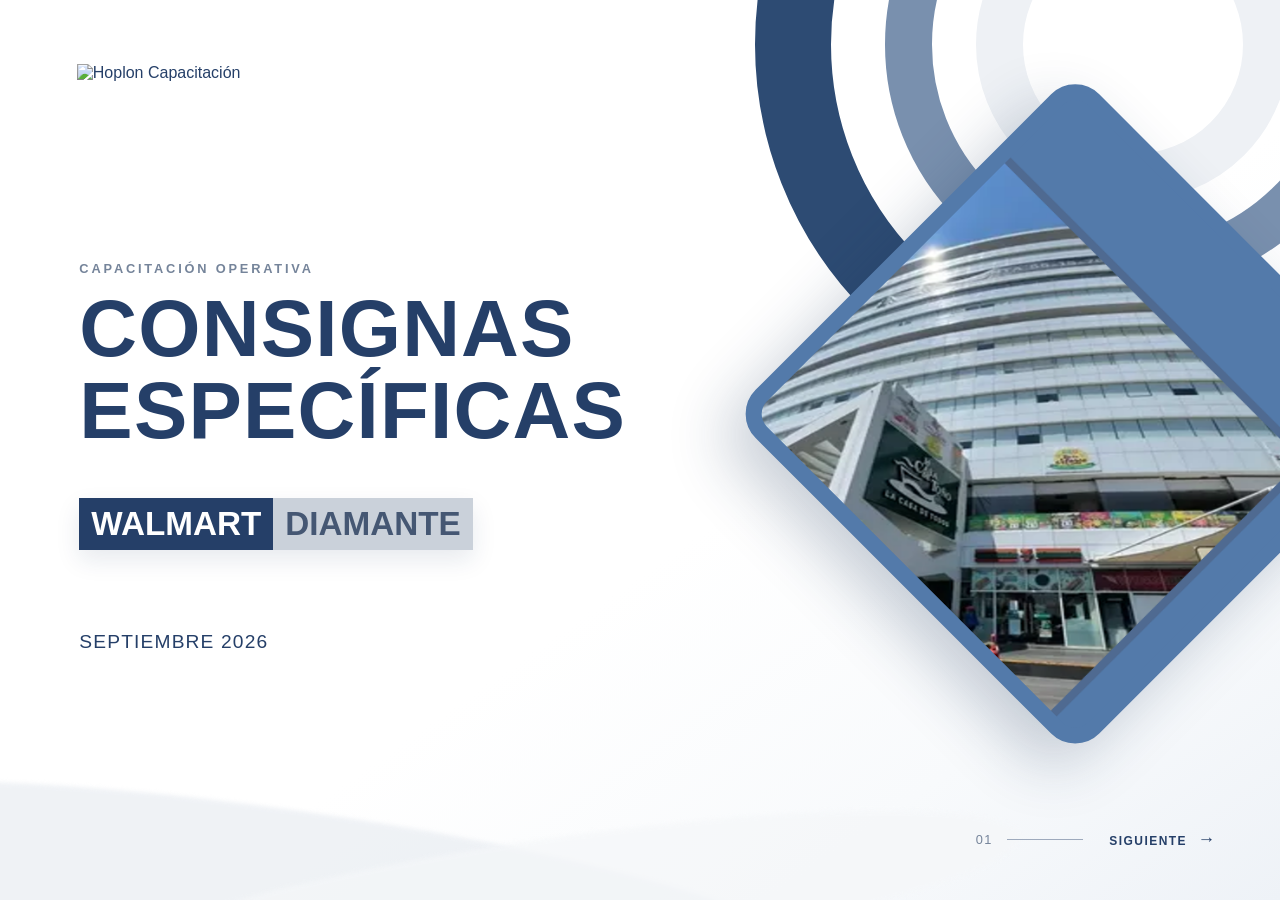
==== commit 9d00002b: "Add files via upload" ====
--- a/capacitacion-normal/index.html
+++ b/capacitacion-normal/index.html
@@ -70,7 +70,6 @@
         <li><span>07</span>Rondines y Ciclo de Alarmado</li>
         <li><span>08</span>Directorio Rápido y Emergencias</li>
         <li><span>09</span>Escalamiento e Infraestructura</li>
-        <li class="evaluation"><span>10</span>Evaluación</li>
       </ol>
     </div>
 
--- a/capacitacion-normal/assets/curso.css
+++ b/capacitacion-normal/assets/curso.css
@@ -1,3 +1,67 @@
 .lesson-page{position:relative;width:min(100vw,1600px);min-height:100svh;margin-inline:auto;overflow:hidden;background:linear-gradient(145deg,#fff 0 72%,#f2f5f8 100%);color:var(--navy);scroll-snap-align:start;isolation:isolate;padding:clamp(38px,6vh,72px) clamp(34px,6vw,94px) 92px}.lesson-page::after{content:"";position:absolute;z-index:-1;right:-17%;bottom:-52%;width:72%;aspect-ratio:1;border-radius:50%;border:clamp(45px,7vw,105px) solid #52749d;box-shadow:inset 0 0 0 clamp(22px,3.4vw,52px) #fff}.lesson-head{display:flex;align-items:flex-start;gap:18px;margin-bottom:clamp(22px,4vh,46px)}.lesson-head img{width:clamp(110px,12vw,180px);height:auto}.lesson-head h2{margin:0;max-width:940px;font-size:clamp(2.3rem,5.2vw,5.2rem);line-height:.95;text-transform:none;letter-spacing:-.025em}.lesson-grid{display:grid;grid-template-columns:minmax(0,1.45fr) minmax(270px,.75fr);gap:clamp(28px,5vw,78px);align-items:center}.lesson-content{font-size:clamp(1rem,1.45vw,1.35rem);line-height:1.42}.lesson-content>p:first-child{margin-top:0}.cards{display:grid;grid-template-columns:repeat(2,minmax(0,1fr));gap:14px}.cards.three{grid-template-columns:repeat(3,minmax(0,1fr))}.card{background:#f7f9fc;border:1px solid #d9e1eb;border-top:4px solid #087ee5;border-radius:8px;padding:18px;box-shadow:0 8px 25px #203a5d0a}.card h3{margin:0 0 10px;color:#102f58;font-size:1.06em;line-height:1.15}.card p{margin:0}.card strong{color:#102f58}.split-label{margin:20px 0 10px;font-size:1.2em;color:#102f58}.clean-list{margin:0;padding:0;list-style:none;display:grid;gap:12px}.clean-list li{position:relative;padding-left:26px}.clean-list li::before{content:"";position:absolute;left:2px;top:.5em;width:9px;height:9px;border-radius:50%;background:#087ee5;box-shadow:0 0 0 4px #dceeff}.visual-stack{display:grid;place-items:center;position:relative;min-height:400px}.rhombus{width:min(31vw,470px);aspect-ratio:1;overflow:hidden;transform:rotate(45deg);border:clamp(8px,.9vw,14px) solid #55759e;border-radius:6%;background:#55759e;box-shadow:0 24px 52px #20395930}.rhombus img{width:145%;height:145%;object-fit:cover;object-position:center;transform:rotate(-45deg) translate(-15%,-15%)}.double-visual{display:grid;grid-template-columns:1fr 1fr;gap:16px;align-items:center}.double-visual .rhombus{width:min(20vw,300px)}.timeline{position:relative;margin:48px 0 0;display:grid;grid-template-columns:repeat(4,1fr);gap:22px}.timeline::before{content:"";position:absolute;left:5%;right:5%;top:15px;height:3px;background:#b9d8f6}.event{position:relative;padding-top:42px}.event::before{content:"";position:absolute;top:5px;left:14px;width:18px;height:18px;border-radius:50%;background:#fff;border:4px solid #087ee5}.event h3{margin:0 0 8px;color:#07549c}.directory{display:grid;grid-template-columns:1fr 1fr;gap:18px}.contact-block{padding:20px;background:#f7f9fc;border:1px solid #dae2ec;border-radius:10px}.contact-block h3{margin-top:0}.contact-block a{color:#07549c;font-weight:700}.alert-note{font-size:clamp(1.25rem,2.2vw,2rem);line-height:1.45;max-width:930px}.steps{counter-reset:step;display:grid;grid-template-columns:repeat(4,1fr);gap:14px;margin-top:34px}.steps li{list-style:none;background:#f6f8fb;border:1px solid #d8e1eb;border-radius:9px;padding:22px}.steps li::before{counter-increment:step;content:counter(step);display:grid;place-items:center;width:36px;height:36px;border-radius:50%;background:#173b67;color:#fff;font-weight:800;margin-bottom:12px}.emergency-list{columns:2;column-gap:35px}.emergency-list li{break-inside:avoid;margin-bottom:10px}.poster-layout{display:grid;grid-template-columns:minmax(180px,.42fr) minmax(320px,.58fr);gap:45px;align-items:center}.poster-title{font-size:clamp(3rem,6vw,6.6rem);line-height:.9;text-transform:uppercase;margin:0}.poster-button{display:block;border:0;background:transparent;padding:0;cursor:zoom-in;justify-self:center}.poster-button img{display:block;max-height:78vh;max-width:100%;width:auto;box-shadow:0 18px 45px #1f375929}.transition{display:grid;place-items:center;text-align:center}.transition h2{font-size:clamp(4rem,10vw,10rem);line-height:.9;text-transform:uppercase;margin:0}.quiz-page{min-height:auto;padding-bottom:110px}.quiz-intro{display:flex;justify-content:space-between;align-items:center;gap:18px;margin-bottom:25px}.timer{font-weight:800;background:#173b67;color:#fff;border-radius:999px;padding:10px 18px;white-space:nowrap}.participant{display:grid;grid-template-columns:2fr 1fr 1fr;gap:12px;margin-bottom:24px}.participant label{display:grid;gap:6px;font-weight:700}.participant input{font:inherit;padding:11px 12px;border:1px solid #aebdce;border-radius:7px}.question{border:0;margin:0 0 14px;padding:18px;background:#f7f9fb;border:1px solid #d8e1eb;border-radius:10px}.question legend{font-weight:800;padding:0 5px;margin-bottom:10px}.options{display:grid;grid-template-columns:1fr 1fr;gap:9px}.options label{display:flex;gap:9px;align-items:flex-start;padding:9px;border-radius:6px}.options label:hover{background:#eaf3fd}.options input{margin-top:3px}.submit-quiz{border:0;border-radius:8px;background:#173b67;color:#fff;font:inherit;font-weight:800;padding:14px 24px;cursor:pointer}.quiz-result{margin-top:18px;font-size:1.2rem;font-weight:800;min-height:1.5em}.thanks-page{display:grid;grid-template-columns:1.1fr .9fr;align-items:center;gap:40px}.thanks-copy{text-align:center}.thanks-copy h2{font-size:clamp(4rem,9vw,9rem);margin:0;text-transform:uppercase}.thanks-copy blockquote{font-size:clamp(1.1rem,2vw,1.7rem);font-weight:700;font-style:italic;margin:50px auto 8px;max-width:720px}.thanks-copy cite{font-style:normal}.page-nav{position:absolute;z-index:4;left:clamp(22px,4vw,64px);right:clamp(22px,4vw,64px);bottom:22px;display:flex;align-items:center;justify-content:space-between}.page-nav a{color:#173b67;text-decoration:none;text-transform:uppercase;font-size:.75rem;font-weight:800;letter-spacing:.1em;padding:10px}.page-number{color:#7b899c;font-size:.78rem;letter-spacing:.12em}#image-viewer{width:min(94vw,1000px);max-height:94vh;border:0;border-radius:12px;padding:42px 12px 12px;background:#fff;box-shadow:0 25px 80px #0008}#image-viewer::backdrop{background:#071425dc}#image-viewer img{display:block;max-width:100%;max-height:84vh;margin:auto}#image-viewer button{position:absolute;right:10px;top:5px;border:0;background:transparent;color:#173b67;font-size:2rem;cursor:pointer}
 @media(max-width:920px){.lesson-grid{grid-template-columns:1fr}.visual-stack{min-height:330px;order:-1}.rhombus{width:min(55vw,430px)}.cards.three{grid-template-columns:1fr 1fr}.timeline{grid-template-columns:1fr 1fr}.timeline::before{display:none}.event{padding-top:14px;padding-left:34px}.event::before{top:14px;left:0}.poster-layout,.thanks-page{grid-template-columns:1fr}.poster-title{text-align:center}.participant{grid-template-columns:1fr}.steps{grid-template-columns:1fr 1fr}}
 @media(max-width:600px){html{scroll-snap-type:none}.lesson-page{padding:28px 20px 88px}.lesson-head{display:block}.lesson-head img{width:135px;margin-bottom:25px}.lesson-head h2{font-size:2.65rem}.cards,.cards.three,.directory,.timeline,.options,.steps{grid-template-columns:1fr}.lesson-content{font-size:1rem}.visual-stack{min-height:275px}.rhombus{width:68vw}.double-visual .rhombus{width:42vw}.emergency-list{columns:1}.poster-layout{gap:24px}.poster-title{font-size:3.25rem}.poster-button img{max-height:70vh}.transition h2{font-size:4.2rem}.thanks-copy h2{font-size:4rem}.page-nav{left:10px;right:10px}.page-nav a{font-size:.68rem}}
+
+/* Navegación paginada: evita que el scroll cambie de cuartilla. */
+html{scroll-snap-type:none}
+.course-paged [hidden]{display:none!important}
+.course-paged{overflow-x:hidden}
+.course-paged .cover,
+.course-paged .contents-page,
+.course-paged .lesson-page{scroll-snap-align:none}
+
+@media(max-width:600px){
+  *,*::before,*::after{box-sizing:border-box}
+  body{min-width:0;overflow-x:hidden}
+  .lesson-page{
+    width:100%;
+    min-height:100svh;
+    padding:20px 16px 82px;
+    overflow-x:hidden;
+    overflow-y:visible;
+  }
+  .lesson-page::after{right:-58%;bottom:-18%;width:125%;opacity:.45}
+  .lesson-head{margin-bottom:18px}
+  .lesson-head img{width:108px;max-width:34vw;margin-bottom:14px}
+  .lesson-head h2{
+    max-width:100%;
+    font-size:clamp(1.8rem,9vw,2.45rem);
+    line-height:1.02;
+    overflow-wrap:anywhere;
+  }
+  .lesson-grid{gap:18px;align-items:start}
+  .lesson-content{min-width:0;font-size:.96rem;line-height:1.45}
+  .cards,.cards.three,.directory,.timeline,.options,.steps{gap:10px}
+  .card,.contact-block,.question{min-width:0;padding:14px}
+  .card h3,.contact-block h3{font-size:1rem}
+  .clean-list{gap:10px}
+  .clean-list li{padding-left:22px}
+  .visual-stack{min-height:190px}
+  .rhombus{width:min(58vw,230px);border-width:7px}
+  .double-visual{gap:8px;justify-items:center}
+  .double-visual .rhombus{width:min(35vw,150px);border-width:6px}
+  .poster-layout{grid-template-columns:1fr;gap:16px}
+  .poster-title{font-size:clamp(2.15rem,12vw,3.05rem)}
+  .poster-button img{width:auto;max-width:100%;max-height:none}
+  .participant{gap:10px}
+  .participant input{width:100%;min-width:0}
+  .quiz-intro{align-items:flex-start}
+  .quiz-intro p{margin-top:0}
+  .question legend{line-height:1.35}
+  .options label{min-width:0;padding:8px 4px}
+  .options span{min-width:0;overflow-wrap:anywhere}
+  .transition h2{font-size:clamp(2.8rem,15vw,4rem)}
+  .thanks-page{grid-template-columns:1fr;gap:20px}
+  .thanks-copy h2{font-size:clamp(3rem,16vw,4rem)}
+  .thanks-copy blockquote{margin:24px auto 8px;font-size:1.05rem}
+  .page-nav{left:6px;right:6px;bottom:12px;gap:4px}
+  .page-nav a{max-width:38%;padding:10px 5px;font-size:.62rem;line-height:1.2}
+  .page-number{font-size:.68rem;white-space:nowrap}
+}
+
+@media(max-width:370px){
+  .lesson-page{padding-inline:12px}
+  .lesson-head h2{font-size:1.75rem}
+  .double-visual .rhombus{width:33vw}
+  .page-nav a{font-size:.58rem;letter-spacing:.05em}
+}
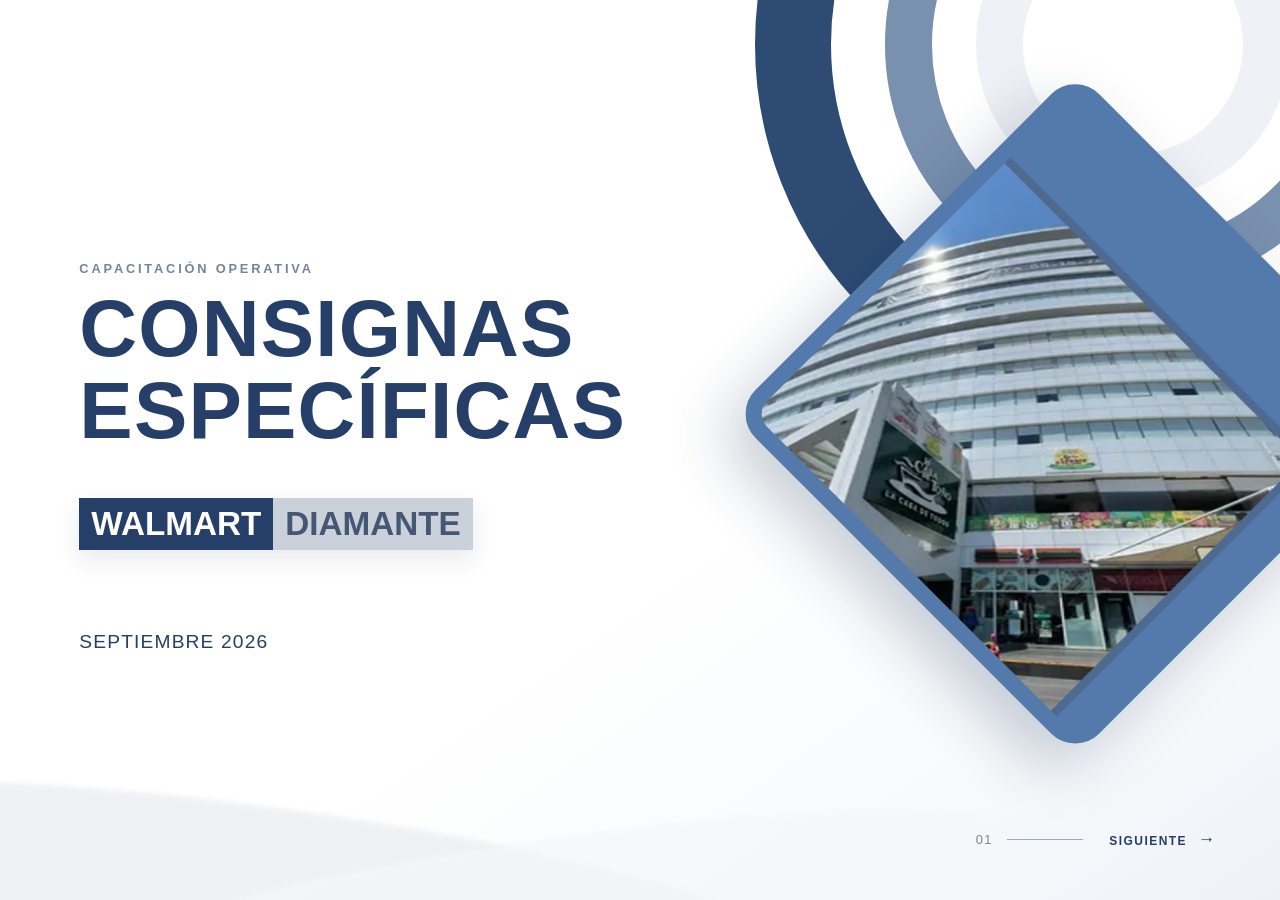
==== commit 2b96ffab: "Add files via upload" ====
--- a/capacitacion-normal/index.html
+++ b/capacitacion-normal/index.html
@@ -14,10 +14,6 @@
   <main class="cover" id="portada" aria-labelledby="course-title">
     <div class="wash wash-one" aria-hidden="true"></div>
     <div class="wash wash-two" aria-hidden="true"></div>
-
-    <header class="brand">
-      <img src="assets/hoplon-capacitacion.png" alt="Hoplon Capacitación">
-    </header>
 
     <section class="copy">
       <p class="eyebrow">Capacitación operativa</p>
@@ -46,10 +42,6 @@
   <section class="contents-page" id="contenido" aria-labelledby="contents-title">
     <div class="contents-dots dots-left" aria-hidden="true"></div>
     <div class="contents-dots dots-right" aria-hidden="true"></div>
-
-    <header class="contents-brand">
-      <img src="assets/hoplon-capacitacion.png" alt="Hoplon Capacitación">
-    </header>
 
     <div class="contents-photo" aria-hidden="true">
       <div class="contents-diamond">
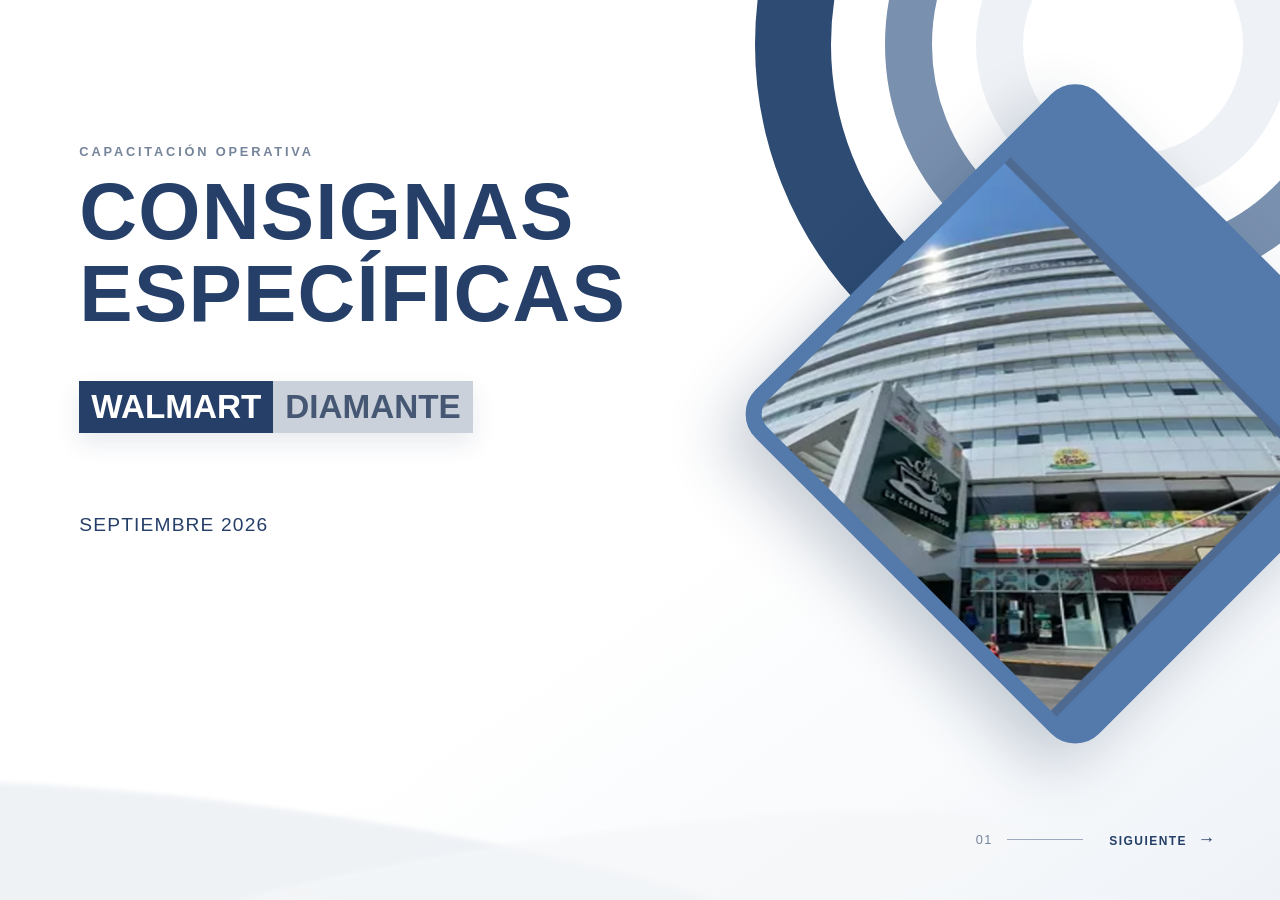
==== commit 94cbd321: "Add files via upload" ====
--- a/capacitacion-normal/index.html
+++ b/capacitacion-normal/index.html
@@ -62,6 +62,7 @@
         <li><span>07</span>Rondines y Ciclo de Alarmado</li>
         <li><span>08</span>Directorio Rápido y Emergencias</li>
         <li><span>09</span>Escalamiento e Infraestructura</li>
+        <li class="evaluation"><span>10</span>Evaluación</li>
       </ol>
     </div>
 
--- a/capacitacion-normal/assets/ajuste-portada.css
+++ b/capacitacion-normal/assets/ajuste-portada.css
@@ -3,7 +3,7 @@
   .brand img { width: clamp(190px, 20vw, 310px); }
   .copy {
     width: 53%;
-    padding-top: clamp(210px, 29vh, 305px);
+    padding-top: clamp(105px, 16vh, 165px);
     padding-left: clamp(28px, 6.2vw, 108px);
   }
   .copy h1 {
@@ -23,7 +23,7 @@
   .brand img { width: 250px; }
   .copy {
     width: 54%;
-    padding-top: 215px;
+    padding-top: 120px;
     padding-left: 55px;
   }
   .copy h1 {
@@ -33,3 +33,7 @@
   .visual { right: -12%; }
   .diamond { width: 39vw; }
 }
+
+@media (max-width: 760px) {
+  .copy { padding-top: 64px; }
+}
--- a/capacitacion-normal/assets/contenido.css
+++ b/capacitacion-normal/assets/contenido.css
@@ -59,7 +59,7 @@
   .contents-page { min-height:100svh;padding-bottom:92px; }
   .contents-brand { top:24px;left:24px; }.contents-brand img { width:155px; }
   .contents-dots { display:none; }
-  .contents-copy { width:100%;margin:0;padding:125px 24px 30px; }
+  .contents-copy { width:100%;margin:0;padding:58px 24px 30px; }
   .contents-copy h2 { text-align:left;font-size:3.3rem;margin-bottom:26px; }
   .contents-kicker { text-align:left; }
   .topic-list { gap:14px; }
--- a/capacitacion-normal/assets/curso.css
+++ b/capacitacion-normal/assets/curso.css
@@ -12,7 +12,7 @@
 
 @media(max-width:600px){
   *,*::before,*::after{box-sizing:border-box}
-  body{min-width:0;overflow-x:hidden}
+  body{min-width:0;overflow-x:hidden;touch-action:pan-y}
   .lesson-page{
     width:100%;
     min-height:100svh;
@@ -21,7 +21,7 @@
     overflow-y:visible;
   }
   .lesson-page::after{right:-58%;bottom:-18%;width:125%;opacity:.45}
-  .lesson-head{margin-bottom:18px}
+  .lesson-head{position:relative;z-index:3;margin-bottom:22px}
   .lesson-head img{width:108px;max-width:34vw;margin-bottom:14px}
   .lesson-head h2{
     max-width:100%;
@@ -36,9 +36,28 @@
   .card h3,.contact-block h3{font-size:1rem}
   .clean-list{gap:10px}
   .clean-list li{padding-left:22px}
-  .visual-stack{min-height:190px}
-  .rhombus{width:min(58vw,230px);border-width:7px}
-  .double-visual{gap:8px;justify-items:center}
+  .visual-stack{
+    min-height:240px;
+    margin:10px 0 22px;
+    overflow:hidden;
+  }
+  .rhombus{
+    width:min(54vw,210px);
+    transform:none;
+    clip-path:polygon(50% 0,100% 50%,50% 100%,0 50%);
+    border:0;
+    border-radius:0;
+    padding:7px;
+    background:#5f82ad;
+  }
+  .rhombus img{
+    width:100%;
+    height:100%;
+    transform:none;
+    object-fit:cover;
+    clip-path:polygon(50% 0,100% 50%,50% 100%,0 50%);
+  }
+  .double-visual{gap:12px;justify-items:center;margin:18px 0 24px}
   .double-visual .rhombus{width:min(35vw,150px);border-width:6px}
   .poster-layout{grid-template-columns:1fr;gap:16px}
   .poster-title{font-size:clamp(2.15rem,12vw,3.05rem)}
@@ -61,7 +80,9 @@
 
 @media(max-width:370px){
   .lesson-page{padding-inline:12px}
-  .lesson-head h2{font-size:1.75rem}
+  .lesson-head h2{font-size:1.55rem;line-height:1.08}
+  .visual-stack{min-height:220px}
+  .rhombus{width:min(52vw,190px)}
   .double-visual .rhombus{width:33vw}
   .page-nav a{font-size:.58rem;letter-spacing:.05em}
 }
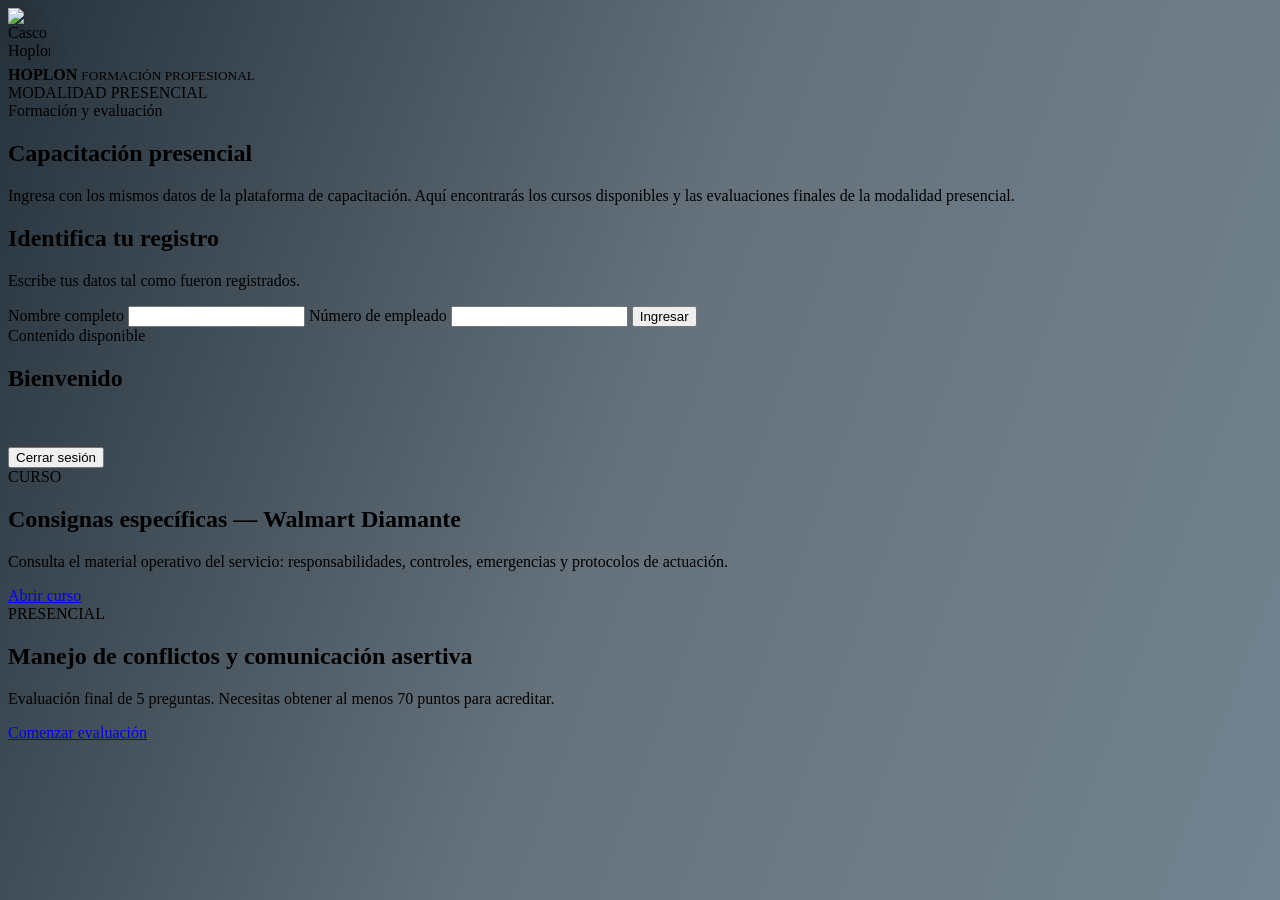
==== commit a859b296: "Add files via upload" ====
--- a/capacitacion-normal/index.html
+++ b/capacitacion-normal/index.html
@@ -1,83 +1,262 @@
 <!doctype html>
 <html lang="es">
 <head>
-  <meta charset="utf-8">
-  <meta name="viewport" content="width=device-width,initial-scale=1">
-  <meta name="theme-color" content="#243f69">
-  <title>Consignas específicas | Walmart Diamante</title>
-  <link rel="stylesheet" href="assets/styles.css">
-  <link rel="stylesheet" href="assets/ajuste-portada.css">
-  <link rel="stylesheet" href="assets/contenido.css">
-  <link rel="stylesheet" href="assets/curso.css">
+  <meta charset="UTF-8">
+  <meta name="viewport" content="width=device-width, initial-scale=1">
+  <meta name="theme-color" content="#081c2c">
+
+  <title>Capacitación presencial | Galeam</title>
+
+  <link rel="stylesheet" href="styles.css">
+
+  <style>
+    body {
+      position: relative;
+      isolation: isolate;
+      overflow-x: hidden;
+    }
+
+    .video-fondo {
+      position: fixed;
+      inset: 0;
+      width: 100vw;
+      height: 100vh;
+      object-fit: cover;
+      display: block;
+      z-index: 0;
+      pointer-events: none;
+    }
+
+    .capa-fondo {
+      position: fixed;
+      inset: 0;
+      z-index: 1;
+      pointer-events: none;
+      background: linear-gradient(
+        110deg,
+        rgba(3, 17, 28, 0.86),
+        rgba(8, 28, 44, 0.62),
+        rgba(12, 43, 64, 0.58)
+      );
+    }
+
+    .topbar,
+    .shell {
+      position: relative;
+      z-index: 2;
+    }
+
+    .casco-logo {
+      width: 42px;
+      height: 58px;
+      object-fit: contain;
+      display: block;
+      flex: 0 0 42px;
+      filter: drop-shadow(
+        0 5px 10px rgba(0, 0, 0, 0.35)
+      );
+    }
+  </style>
 </head>
+
 <body>
-  <main class="cover" id="portada" aria-labelledby="course-title">
-    <div class="wash wash-one" aria-hidden="true"></div>
-    <div class="wash wash-two" aria-hidden="true"></div>
-
-    <section class="copy">
-      <p class="eyebrow">Capacitación operativa</p>
-      <h1 id="course-title">Consignas<br><span>específicas</span></h1>
-      <div class="service" aria-label="Servicio Walmart Diamante">
-        <strong>Walmart</strong><span>Diamante</span>
+
+  <video
+    class="video-fondo"
+    autoplay
+    muted
+    loop
+    playsinline
+    preload="metadata"
+  >
+    <source src="fondo.mp4" type="video/mp4">
+  </video>
+
+  <div class="capa-fondo"></div>
+
+  <header class="topbar">
+    <div class="brand">
+
+      <img
+        class="casco-logo"
+        src="casco.png"
+        alt="Casco Hoplon"
+      >
+
+      <div>
+        <b>HOPLON</b>
+        <small>FORMACIÓN PROFESIONAL</small>
       </div>
-      <p class="date">Septiembre 2026</p>
+
+    </div>
+
+    <span class="mode">
+      MODALIDAD PRESENCIAL
+    </span>
+  </header>
+
+  <main class="shell">
+
+    <section id="loginView" class="login-grid">
+
+      <div class="intro">
+        <span class="eyebrow">
+          Formación y evaluación
+        </span>
+
+        <h1>Capacitación presencial</h1>
+
+        <p>
+          Ingresa con los mismos datos de la plataforma
+          de capacitación. Aquí encontrarás los cursos
+          disponibles y las evaluaciones finales de la
+          modalidad presencial.
+        </p>
+      </div>
+
+      <form id="loginForm" class="card">
+
+        <h2>Identifica tu registro</h2>
+
+        <p>
+          Escribe tus datos tal como fueron registrados.
+        </p>
+
+        <label for="nombre">
+          Nombre completo
+        </label>
+
+        <input
+          id="nombre"
+          name="nombre"
+          type="text"
+          autocomplete="name"
+          required
+        >
+
+        <label for="numeroEmpleado">
+          Número de empleado
+        </label>
+
+        <input
+          id="numeroEmpleado"
+          name="numero_empleado"
+          type="text"
+          inputmode="numeric"
+          required
+        >
+
+        <button
+          id="loginButton"
+          class="btn btn-primary"
+          type="submit"
+        >
+          Ingresar
+        </button>
+
+        <div
+          id="loginMessage"
+          class="message"
+          role="alert"
+        ></div>
+
+      </form>
     </section>
 
-    <section class="visual" aria-label="Walmart Diamante">
-      <div class="diamond">
-        <img src="assets/walmart-diamante.png" alt="Exterior del inmueble Walmart Diamante">
+    <section
+      id="dashboardView"
+      class="dashboard"
+    >
+
+      <div class="welcome">
+
+        <div>
+          <span class="eyebrow">
+            Contenido disponible
+          </span>
+
+          <h1 id="welcomeName">
+            Bienvenido
+          </h1>
+        </div>
+
+        <div class="profile">
+          <span id="employeeNumber"></span>
+          <br>
+
+          <span id="serviceName"></span>
+          <br>
+
+          <button
+            id="logoutButton"
+            class="logout"
+            type="button"
+          >
+            Cerrar sesión
+          </button>
+        </div>
+
       </div>
+
+      <article class="course">
+
+        <div>
+          <span class="tag">
+            CURSO
+          </span>
+
+          <h2>
+            Consignas específicas — Walmart Diamante
+          </h2>
+
+          <p>
+            Consulta el material operativo del servicio:
+            responsabilidades, controles, emergencias y
+            protocolos de actuación.
+          </p>
+        </div>
+
+        <a
+          class="btn"
+          href="capacitacion-normal/#portada"
+        >
+          Abrir curso
+        </a>
+
+      </article>
+
+      <article class="course">
+
+        <div>
+          <span class="tag">
+            PRESENCIAL
+          </span>
+
+          <h2>
+            Manejo de conflictos y comunicación asertiva
+          </h2>
+
+          <p>
+            Evaluación final de 5 preguntas.
+            Necesitas obtener al menos 70 puntos
+            para acreditar.
+          </p>
+        </div>
+
+        <a
+          class="btn"
+          href="evaluacion.html"
+        >
+          Comenzar evaluación
+        </a>
+
+      </article>
+
     </section>
-
-    <div class="rings" aria-hidden="true"><i></i><i></i><i></i></div>
-
-    <nav class="pager" aria-label="Navegación del curso">
-      <span>01</span>
-      <span class="line"></span>
-      <a href="#contenido">Siguiente <b>→</b></a>
-    </nav>
   </main>
 
-  <section class="contents-page" id="contenido" aria-labelledby="contents-title">
-    <div class="contents-dots dots-left" aria-hidden="true"></div>
-    <div class="contents-dots dots-right" aria-hidden="true"></div>
-
-    <div class="contents-photo" aria-hidden="true">
-      <div class="contents-diamond">
-        <img src="assets/walmart-diamante-aerea.png" alt="Vista aérea del inmueble Walmart Diamante">
-      </div>
-    </div>
-
-    <div class="contents-copy">
-      <p class="contents-kicker">Temario</p>
-      <h2 id="contents-title">Contenido</h2>
-      <ol class="topic-list">
-        <li><span>01</span>Responsabilidades del Guardia</li>
-        <li><span>02</span>Normas de Conducta y Control</li>
-        <li><span>03</span>Identificación de Personal</li>
-        <li><span>04</span>Control de Visitas y Proveedores</li>
-        <li><span>05</span>Acceso de Menores al Edificio</li>
-        <li><span>06</span>Trabajos de Riesgo y Valores</li>
-        <li><span>07</span>Rondines y Ciclo de Alarmado</li>
-        <li><span>08</span>Directorio Rápido y Emergencias</li>
-        <li><span>09</span>Escalamiento e Infraestructura</li>
-        <li class="evaluation"><span>10</span>Evaluación</li>
-      </ol>
-    </div>
-
-    <nav class="contents-pager" aria-label="Navegación del curso">
-      <a href="#portada"><b>←</b> Anterior</a>
-      <span>02</span>
-      <span class="contents-line"></span>
-      <a href="#cuartilla-3">Siguiente <b>→</b></a>
-    </nav>
-  </section>
-  <div id="course-pages"></div>
-  <dialog id="image-viewer" aria-label="Vista ampliada de la infografía">
-    <button type="button" aria-label="Cerrar imagen">×</button>
-    <img alt="">
-  </dialog>
-  <script src="assets/curso.js"></script>
+  <script src="config.js"></script>
+  <script src="portal.js"></script>
+
 </body>
 </html>
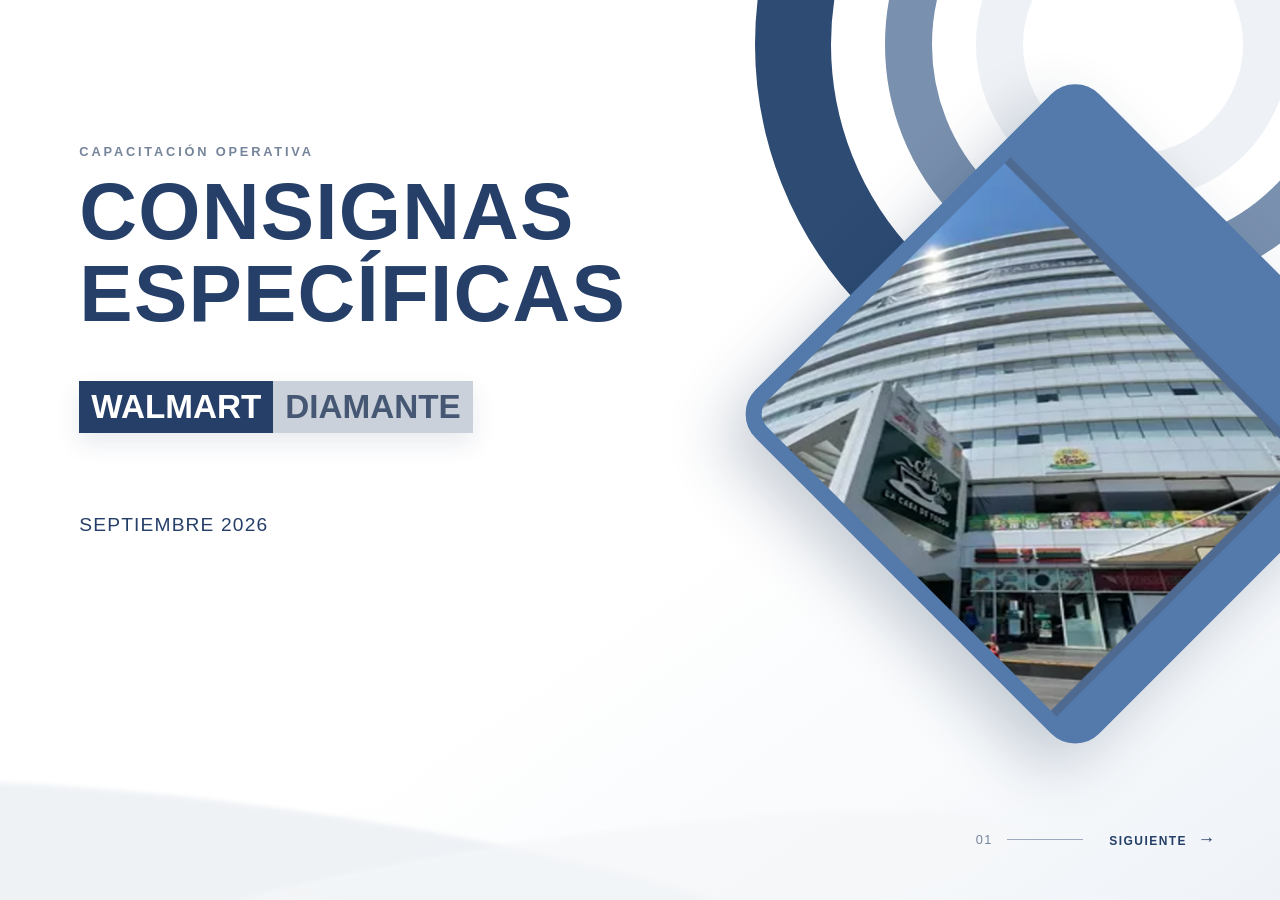
==== commit 61e821f3: "Add files via upload" ====
--- a/capacitacion-normal/index.html
+++ b/capacitacion-normal/index.html
@@ -1,262 +1,83 @@
 <!doctype html>
 <html lang="es">
 <head>
-  <meta charset="UTF-8">
-  <meta name="viewport" content="width=device-width, initial-scale=1">
-  <meta name="theme-color" content="#081c2c">
+  <meta charset="utf-8">
+  <meta name="viewport" content="width=device-width,initial-scale=1">
+  <meta name="theme-color" content="#243f69">
+  <title>Consignas específicas | Walmart Diamante</title>
+  <link rel="stylesheet" href="assets/styles.css">
+  <link rel="stylesheet" href="assets/ajuste-portada.css">
+  <link rel="stylesheet" href="assets/contenido.css">
+  <link rel="stylesheet" href="assets/curso.css">
+</head>
+<body>
+  <main class="cover" id="portada" aria-labelledby="course-title">
+    <div class="wash wash-one" aria-hidden="true"></div>
+    <div class="wash wash-two" aria-hidden="true"></div>
 
-  <title>Capacitación presencial | Galeam</title>
+    <section class="copy">
+      <p class="eyebrow">Capacitación operativa</p>
+      <h1 id="course-title">Consignas<br><span>específicas</span></h1>
+      <div class="service" aria-label="Servicio Walmart Diamante">
+        <strong>Walmart</strong><span>Diamante</span>
+      </div>
+      <p class="date">Septiembre 2026</p>
+    </section>
 
-  <link rel="stylesheet" href="styles.css">
+    <section class="visual" aria-label="Walmart Diamante">
+      <div class="diamond">
+        <img src="assets/walmart-diamante.png" alt="Exterior del inmueble Walmart Diamante">
+      </div>
+    </section>
 
-  <style>
-    body {
-      position: relative;
-      isolation: isolate;
-      overflow-x: hidden;
-    }
+    <div class="rings" aria-hidden="true"><i></i><i></i><i></i></div>
 
-    .video-fondo {
-      position: fixed;
-      inset: 0;
-      width: 100vw;
-      height: 100vh;
-      object-fit: cover;
-      display: block;
-      z-index: 0;
-      pointer-events: none;
-    }
+    <nav class="pager" aria-label="Navegación del curso">
+      <span>01</span>
+      <span class="line"></span>
+      <a href="#contenido">Siguiente <b>→</b></a>
+    </nav>
+  </main>
 
-    .capa-fondo {
-      position: fixed;
-      inset: 0;
-      z-index: 1;
-      pointer-events: none;
-      background: linear-gradient(
-        110deg,
-        rgba(3, 17, 28, 0.86),
-        rgba(8, 28, 44, 0.62),
-        rgba(12, 43, 64, 0.58)
-      );
-    }
+  <section class="contents-page" id="contenido" aria-labelledby="contents-title">
+    <div class="contents-dots dots-left" aria-hidden="true"></div>
+    <div class="contents-dots dots-right" aria-hidden="true"></div>
 
-    .topbar,
-    .shell {
-      position: relative;
-      z-index: 2;
-    }
-
-    .casco-logo {
-      width: 42px;
-      height: 58px;
-      object-fit: contain;
-      display: block;
-      flex: 0 0 42px;
-      filter: drop-shadow(
-        0 5px 10px rgba(0, 0, 0, 0.35)
-      );
-    }
-  </style>
-</head>
-
-<body>
-
-  <video
-    class="video-fondo"
-    autoplay
-    muted
-    loop
-    playsinline
-    preload="metadata"
-  >
-    <source src="fondo.mp4" type="video/mp4">
-  </video>
-
-  <div class="capa-fondo"></div>
-
-  <header class="topbar">
-    <div class="brand">
-
-      <img
-        class="casco-logo"
-        src="casco.png"
-        alt="Casco Hoplon"
-      >
-
-      <div>
-        <b>HOPLON</b>
-        <small>FORMACIÓN PROFESIONAL</small>
+    <div class="contents-photo" aria-hidden="true">
+      <div class="contents-diamond">
+        <img src="assets/walmart-diamante-aerea.png" alt="Vista aérea del inmueble Walmart Diamante">
       </div>
-
     </div>
 
-    <span class="mode">
-      MODALIDAD PRESENCIAL
-    </span>
-  </header>
+    <div class="contents-copy">
+      <p class="contents-kicker">Temario</p>
+      <h2 id="contents-title">Contenido</h2>
+      <ol class="topic-list">
+        <li><span>01</span>Responsabilidades del Guardia</li>
+        <li><span>02</span>Normas de Conducta y Control</li>
+        <li><span>03</span>Identificación de Personal</li>
+        <li><span>04</span>Control de Visitas y Proveedores</li>
+        <li><span>05</span>Acceso de Menores al Edificio</li>
+        <li><span>06</span>Trabajos de Riesgo y Valores</li>
+        <li><span>07</span>Rondines y Ciclo de Alarmado</li>
+        <li><span>08</span>Directorio Rápido y Emergencias</li>
+        <li><span>09</span>Escalamiento e Infraestructura</li>
+        <li class="evaluation"><span>10</span>Evaluación</li>
+      </ol>
+    </div>
 
-  <main class="shell">
-
-    <section id="loginView" class="login-grid">
-
-      <div class="intro">
-        <span class="eyebrow">
-          Formación y evaluación
-        </span>
-
-        <h1>Capacitación presencial</h1>
-
-        <p>
-          Ingresa con los mismos datos de la plataforma
-          de capacitación. Aquí encontrarás los cursos
-          disponibles y las evaluaciones finales de la
-          modalidad presencial.
-        </p>
-      </div>
-
-      <form id="loginForm" class="card">
-
-        <h2>Identifica tu registro</h2>
-
-        <p>
-          Escribe tus datos tal como fueron registrados.
-        </p>
-
-        <label for="nombre">
-          Nombre completo
-        </label>
-
-        <input
-          id="nombre"
-          name="nombre"
-          type="text"
-          autocomplete="name"
-          required
-        >
-
-        <label for="numeroEmpleado">
-          Número de empleado
-        </label>
-
-        <input
-          id="numeroEmpleado"
-          name="numero_empleado"
-          type="text"
-          inputmode="numeric"
-          required
-        >
-
-        <button
-          id="loginButton"
-          class="btn btn-primary"
-          type="submit"
-        >
-          Ingresar
-        </button>
-
-        <div
-          id="loginMessage"
-          class="message"
-          role="alert"
-        ></div>
-
-      </form>
-    </section>
-
-    <section
-      id="dashboardView"
-      class="dashboard"
-    >
-
-      <div class="welcome">
-
-        <div>
-          <span class="eyebrow">
-            Contenido disponible
-          </span>
-
-          <h1 id="welcomeName">
-            Bienvenido
-          </h1>
-        </div>
-
-        <div class="profile">
-          <span id="employeeNumber"></span>
-          <br>
-
-          <span id="serviceName"></span>
-          <br>
-
-          <button
-            id="logoutButton"
-            class="logout"
-            type="button"
-          >
-            Cerrar sesión
-          </button>
-        </div>
-
-      </div>
-
-      <article class="course">
-
-        <div>
-          <span class="tag">
-            CURSO
-          </span>
-
-          <h2>
-            Consignas específicas — Walmart Diamante
-          </h2>
-
-          <p>
-            Consulta el material operativo del servicio:
-            responsabilidades, controles, emergencias y
-            protocolos de actuación.
-          </p>
-        </div>
-
-        <a
-          class="btn"
-          href="capacitacion-normal/#portada"
-        >
-          Abrir curso
-        </a>
-
-      </article>
-
-      <article class="course">
-
-        <div>
-          <span class="tag">
-            PRESENCIAL
-          </span>
-
-          <h2>
-            Manejo de conflictos y comunicación asertiva
-          </h2>
-
-          <p>
-            Evaluación final de 5 preguntas.
-            Necesitas obtener al menos 70 puntos
-            para acreditar.
-          </p>
-        </div>
-
-        <a
-          class="btn"
-          href="evaluacion.html"
-        >
-          Comenzar evaluación
-        </a>
-
-      </article>
-
-    </section>
-  </main>
-
-  <script src="config.js"></script>
-  <script src="portal.js"></script>
-
+    <nav class="contents-pager" aria-label="Navegación del curso">
+      <a href="#portada"><b>←</b> Anterior</a>
+      <span>02</span>
+      <span class="contents-line"></span>
+      <a href="#cuartilla-3">Siguiente <b>→</b></a>
+    </nav>
+  </section>
+  <div id="course-pages"></div>
+  <dialog id="image-viewer" aria-label="Vista ampliada de la infografía">
+    <button type="button" aria-label="Cerrar imagen">×</button>
+    <img alt="">
+  </dialog>
+  <script src="assets/curso.js"></script>
 </body>
 </html>
--- a/capacitacion-normal/assets/styles.css
+++ b/capacitacion-normal/assets/styles.css
@@ -0,0 +1,2 @@
+:root{--navy:#253f68;--navy-deep:#182d4e;--slate:#7185a2;--paper:#fff;--muted:#5d6e87}*{box-sizing:border-box}html,body{margin:0;min-height:100%;font-family:Arial,"Helvetica Neue",sans-serif;background:#e8edf4;color:var(--navy)}body{display:grid;place-items:center;overflow-x:hidden}.cover{position:relative;width:min(100vw,1600px);min-height:100svh;overflow:hidden;background:linear-gradient(145deg,#fff 0 57%,#f8fafc 80%,#eef2f7 100%);isolation:isolate}.brand{position:absolute;z-index:4;top:clamp(22px,5vw,66px);left:clamp(24px,6vw,92px)}.brand img{display:block;width:clamp(190px,24vw,350px);height:auto}.copy{position:relative;z-index:3;width:56%;padding:clamp(155px,23vh,260px) 0 100px clamp(28px,9vw,145px)}.eyebrow{margin:0 0 18px;text-transform:uppercase;letter-spacing:.22em;font-weight:700;font-size:clamp(.75rem,1vw,1rem);color:#75849a}.copy h1{margin:0;text-transform:uppercase;font-size:clamp(3.1rem,7.4vw,7.4rem);line-height:.83;letter-spacing:.015em;color:var(--navy);font-weight:800}.copy h1 span{display:inline-block;margin-top:.15em}.service{display:inline-flex;align-items:center;margin-top:clamp(28px,4vw,54px);text-transform:uppercase;font-size:clamp(1.25rem,2.6vw,2.75rem);line-height:1;font-weight:800;box-shadow:0 10px 24px #1732541a}.service strong{padding:.28em .36em;background:var(--navy);color:#fff}.service span{padding:.28em .36em;background:#cad1da;color:#455773}.date{margin:clamp(58px,9vh,108px) 0 0;text-transform:uppercase;letter-spacing:.06em;font-size:clamp(.9rem,1.5vw,1.25rem);color:var(--navy)}.visual{position:absolute;z-index:2;right:-5%;top:4%;width:55%;height:80%;display:grid;place-items:center}.diamond{width:min(43vw,660px);aspect-ratio:1;transform:rotate(45deg);overflow:hidden;border:clamp(10px,1.25vw,20px) solid #537aaa;border-radius:7%;box-shadow:0 30px 60px #1b34583b;background:#537aaa}.diamond img{width:145%;height:145%;object-fit:cover;object-position:50% 55%;transform:rotate(-45deg) translate(-15%,-15%)}.rings{position:absolute;z-index:1;right:-18%;top:-37%;width:59vw;aspect-ratio:1;border-radius:50%;border:clamp(40px,6vw,95px) solid #2d4b73}.rings i{position:absolute;inset:9%;border-radius:50%;border:clamp(22px,3.7vw,58px) solid #7990ae}.rings i:nth-child(2){inset:24%;border-color:#eef1f5}.rings i:nth-child(3){display:none}.wash{position:absolute;z-index:0;border-radius:50%;filter:blur(2px);opacity:.7}.wash-one{width:85%;height:18%;left:-20%;bottom:-8%;background:#e9edf2;transform:rotate(8deg)}.wash-two{width:72%;height:14%;left:8%;bottom:-7%;background:#f5f7f9;transform:rotate(-8deg)}.pager{position:absolute;z-index:5;right:clamp(22px,4vw,64px);bottom:clamp(20px,3vw,42px);display:flex;align-items:center;gap:14px;color:#75849a;font-size:.8rem;letter-spacing:.1em}.pager .line{width:clamp(35px,6vw,90px);height:1px;background:#9eaabd}.pager button{border:0;background:transparent;color:#8995a6;text-transform:uppercase;letter-spacing:.12em;font-size:.75rem;padding:10px;cursor:not-allowed}.pager b{font-size:1.1rem;margin-left:6px}@media(max-width:760px){body{background:#fff}.cover{min-height:100svh;background:linear-gradient(160deg,#fff 0 65%,#eff3f8 100%)}.brand{top:24px;left:24px}.brand img{width:205px}.copy{width:100%;padding:160px 24px 90px}.eyebrow{margin-bottom:14px}.copy h1{font-size:clamp(3rem,15vw,5.3rem);line-height:.88}.service{margin-top:24px;font-size:clamp(1.05rem,6vw,1.65rem)}.date{margin-top:30px}.visual{position:relative;right:auto;top:auto;width:100%;height:auto;margin:-46px 0 80px 25%;}.diamond{width:76vw;max-width:430px;border-width:10px}.rings{width:100vw;right:-61%;top:-12%;opacity:.9}.pager{position:absolute}.wash-one,.wash-two{bottom:0}}
+@media(prefers-reduced-motion:no-preference){.brand,.copy,.visual{animation:arrive .7s cubic-bezier(.2,.7,.2,1) both}.copy{animation-delay:.08s}.visual{animation-delay:.16s}@keyframes arrive{from{opacity:0;transform:translateY(12px)}to{opacity:1;transform:translateY(0)}}.visual{animation-name:fade-in}@keyframes fade-in{from{opacity:0}to{opacity:1}}}
--- a/capacitacion-normal/assets/ajuste-portada.css
+++ b/capacitacion-normal/assets/ajuste-portada.css
@@ -0,0 +1,39 @@
+/* Ajustes de separación para la portada en formato horizontal */
+@media (min-width: 1101px) {
+  .brand img { width: clamp(190px, 20vw, 310px); }
+  .copy {
+    width: 53%;
+    padding-top: clamp(105px, 16vh, 165px);
+    padding-left: clamp(28px, 6.2vw, 108px);
+  }
+  .copy h1 {
+    font-size: clamp(3.1rem, 6.25vw, 6.65rem);
+    line-height: .88;
+  }
+  .visual {
+    right: -10%;
+    top: 5%;
+    width: 52%;
+    height: 82%;
+  }
+  .diamond { width: min(38vw, 610px); }
+}
+
+@media (min-width: 761px) and (max-width: 1100px) {
+  .brand img { width: 250px; }
+  .copy {
+    width: 54%;
+    padding-top: 120px;
+    padding-left: 55px;
+  }
+  .copy h1 {
+    font-size: 5.2vw;
+    line-height: .9;
+  }
+  .visual { right: -12%; }
+  .diamond { width: 39vw; }
+}
+
+@media (max-width: 760px) {
+  .copy { padding-top: 64px; }
+}
--- a/capacitacion-normal/assets/contenido.css
+++ b/capacitacion-normal/assets/contenido.css
@@ -0,0 +1,74 @@
+html { scroll-behavior: smooth; scroll-snap-type: y proximity; }
+.cover, .contents-page { scroll-snap-align: start; }
+.pager a, .contents-pager a {
+  color: var(--navy);
+  text-decoration: none;
+  text-transform: uppercase;
+  letter-spacing: .12em;
+  font-size: .75rem;
+  font-weight: 700;
+  padding: 12px;
+}
+.contents-page {
+  position: relative;
+  width: min(100vw,1600px);
+  min-height: 100svh;
+  margin-inline: auto;
+  overflow: hidden;
+  background: linear-gradient(145deg,#fff 0 70%,#f4f7fa 100%);
+  color: var(--navy);
+  isolation: isolate;
+}
+.contents-page::after {
+  content: "";
+  position: absolute;
+  z-index: -1;
+  right: -15%;
+  bottom: -48%;
+  width: 85%;
+  aspect-ratio: 1;
+  border-radius: 50%;
+  border: clamp(55px,8vw,120px) solid #52749d;
+  box-shadow: inset 0 0 0 clamp(24px,4vw,60px) #fff;
+}
+.contents-brand { position:absolute;z-index:3;top:32px;left:clamp(30px,6vw,90px); }
+.contents-brand img { width:clamp(145px,14vw,220px);height:auto;display:block; }
+.contents-photo { position:absolute;z-index:2;left:-11%;top:14%;width:48%;height:72%;display:grid;place-items:center; }
+.contents-diamond {
+  width:min(34vw,520px);aspect-ratio:1;overflow:hidden;transform:rotate(45deg);
+  border:clamp(9px,1vw,16px) solid #536f96;border-radius:6%;background:#536f96;
+  box-shadow:0 26px 55px #1c355935;
+}
+.contents-diamond img { width:145%;height:145%;object-fit:cover;object-position:50% 50%;transform:rotate(-45deg) translate(-15%,-15%); }
+.contents-copy { position:relative;z-index:3;width:61%;margin-left:39%;padding:clamp(55px,7vh,82px) clamp(42px,7vw,105px) 96px 45px; }
+.contents-kicker { margin:0;text-align:center;text-transform:uppercase;letter-spacing:.25em;color:#7d8999;font-size:.75rem;font-weight:700; }
+.contents-copy h2 { margin:4px 0 clamp(20px,3vh,34px);text-align:center;text-transform:uppercase;font-size:clamp(2.8rem,5vw,5rem);line-height:1;color:var(--navy); }
+.topic-list { list-style:none;margin:0;padding:0;display:grid;gap:clamp(9px,1.5vh,18px); }
+.topic-list li { display:grid;grid-template-columns:42px 1fr;align-items:center;font-size:clamp(1.05rem,1.75vw,1.7rem);line-height:1.16;font-weight:700;letter-spacing:.005em; }
+.topic-list li span { display:grid;place-items:center;width:32px;height:32px;border-radius:50%;background:var(--navy);color:#fff;font-size:.68rem;letter-spacing:.04em;box-shadow:0 5px 13px #263e6330; }
+.topic-list .evaluation { color:#fff;background:var(--navy);border-radius:5px;padding:8px 14px 8px 6px;width:max-content;min-width:210px; }
+.topic-list .evaluation span { background:#fff;color:var(--navy);box-shadow:none; }
+.contents-dots { position:absolute;top:42px;width:100px;height:48px;background-image:radial-gradient(circle,var(--navy) 0 6px,transparent 7px);background-size:34px 28px;opacity:.95; }
+.dots-left { left:28px; }.dots-right { right:28px; }
+.contents-pager { position:absolute;z-index:5;right:clamp(22px,4vw,64px);bottom:clamp(18px,3vw,38px);display:flex;align-items:center;gap:12px;color:#748196;font-size:.78rem;letter-spacing:.1em; }
+.contents-line { width:clamp(28px,5vw,72px);height:1px;background:#9eaabd; }
+.pending { color:#9aa5b4;text-transform:uppercase;font-size:.72rem;letter-spacing:.12em; }
+
+@media (max-width:760px) {
+  html { scroll-snap-type:none; }
+  .contents-page { min-height:100svh;padding-bottom:92px; }
+  .contents-brand { top:24px;left:24px; }.contents-brand img { width:155px; }
+  .contents-dots { display:none; }
+  .contents-copy { width:100%;margin:0;padding:58px 24px 30px; }
+  .contents-copy h2 { text-align:left;font-size:3.3rem;margin-bottom:26px; }
+  .contents-kicker { text-align:left; }
+  .topic-list { gap:14px; }
+  .topic-list li { grid-template-columns:40px 1fr;font-size:1.08rem; }
+  .contents-photo { position:relative;left:auto;top:auto;width:100%;height:auto;margin:4px 0 74px -30%; }
+  .contents-diamond { width:76vw;max-width:410px;border-width:10px; }
+  .contents-page::after { width:120%;right:-65%;bottom:-26%;opacity:.75; }
+  .contents-pager { left:16px;right:16px;justify-content:flex-end; }
+  .contents-pager a { margin-right:auto; }
+}
+
+@media (prefers-reduced-motion:reduce) { html { scroll-behavior:auto; } }
--- a/capacitacion-normal/assets/curso.css
+++ b/capacitacion-normal/assets/curso.css
@@ -0,0 +1,89 @@
+.lesson-page{position:relative;width:min(100vw,1600px);min-height:100svh;margin-inline:auto;overflow:hidden;background:linear-gradient(145deg,#fff 0 72%,#f2f5f8 100%);color:var(--navy);scroll-snap-align:start;isolation:isolate;padding:clamp(38px,6vh,72px) clamp(34px,6vw,94px) 92px}.lesson-page::after{content:"";position:absolute;z-index:-1;right:-17%;bottom:-52%;width:72%;aspect-ratio:1;border-radius:50%;border:clamp(45px,7vw,105px) solid #52749d;box-shadow:inset 0 0 0 clamp(22px,3.4vw,52px) #fff}.lesson-head{display:flex;align-items:flex-start;gap:18px;margin-bottom:clamp(22px,4vh,46px)}.lesson-head img{width:clamp(110px,12vw,180px);height:auto}.lesson-head h2{margin:0;max-width:940px;font-size:clamp(2.3rem,5.2vw,5.2rem);line-height:.95;text-transform:none;letter-spacing:-.025em}.lesson-grid{display:grid;grid-template-columns:minmax(0,1.45fr) minmax(270px,.75fr);gap:clamp(28px,5vw,78px);align-items:center}.lesson-content{font-size:clamp(1rem,1.45vw,1.35rem);line-height:1.42}.lesson-content>p:first-child{margin-top:0}.cards{display:grid;grid-template-columns:repeat(2,minmax(0,1fr));gap:14px}.cards.three{grid-template-columns:repeat(3,minmax(0,1fr))}.card{background:#f7f9fc;border:1px solid #d9e1eb;border-top:4px solid #087ee5;border-radius:8px;padding:18px;box-shadow:0 8px 25px #203a5d0a}.card h3{margin:0 0 10px;color:#102f58;font-size:1.06em;line-height:1.15}.card p{margin:0}.card strong{color:#102f58}.split-label{margin:20px 0 10px;font-size:1.2em;color:#102f58}.clean-list{margin:0;padding:0;list-style:none;display:grid;gap:12px}.clean-list li{position:relative;padding-left:26px}.clean-list li::before{content:"";position:absolute;left:2px;top:.5em;width:9px;height:9px;border-radius:50%;background:#087ee5;box-shadow:0 0 0 4px #dceeff}.visual-stack{display:grid;place-items:center;position:relative;min-height:400px}.rhombus{width:min(31vw,470px);aspect-ratio:1;overflow:hidden;transform:rotate(45deg);border:clamp(8px,.9vw,14px) solid #55759e;border-radius:6%;background:#55759e;box-shadow:0 24px 52px #20395930}.rhombus img{width:145%;height:145%;object-fit:cover;object-position:center;transform:rotate(-45deg) translate(-15%,-15%)}.double-visual{display:grid;grid-template-columns:1fr 1fr;gap:16px;align-items:center}.double-visual .rhombus{width:min(20vw,300px)}.timeline{position:relative;margin:48px 0 0;display:grid;grid-template-columns:repeat(4,1fr);gap:22px}.timeline::before{content:"";position:absolute;left:5%;right:5%;top:15px;height:3px;background:#b9d8f6}.event{position:relative;padding-top:42px}.event::before{content:"";position:absolute;top:5px;left:14px;width:18px;height:18px;border-radius:50%;background:#fff;border:4px solid #087ee5}.event h3{margin:0 0 8px;color:#07549c}.directory{display:grid;grid-template-columns:1fr 1fr;gap:18px}.contact-block{padding:20px;background:#f7f9fc;border:1px solid #dae2ec;border-radius:10px}.contact-block h3{margin-top:0}.contact-block a{color:#07549c;font-weight:700}.alert-note{font-size:clamp(1.25rem,2.2vw,2rem);line-height:1.45;max-width:930px}.steps{counter-reset:step;display:grid;grid-template-columns:repeat(4,1fr);gap:14px;margin-top:34px}.steps li{list-style:none;background:#f6f8fb;border:1px solid #d8e1eb;border-radius:9px;padding:22px}.steps li::before{counter-increment:step;content:counter(step);display:grid;place-items:center;width:36px;height:36px;border-radius:50%;background:#173b67;color:#fff;font-weight:800;margin-bottom:12px}.emergency-list{columns:2;column-gap:35px}.emergency-list li{break-inside:avoid;margin-bottom:10px}.poster-layout{display:grid;grid-template-columns:minmax(180px,.42fr) minmax(320px,.58fr);gap:45px;align-items:center}.poster-title{font-size:clamp(3rem,6vw,6.6rem);line-height:.9;text-transform:uppercase;margin:0}.poster-button{display:block;border:0;background:transparent;padding:0;cursor:zoom-in;justify-self:center}.poster-button img{display:block;max-height:78vh;max-width:100%;width:auto;box-shadow:0 18px 45px #1f375929}.transition{display:grid;place-items:center;text-align:center}.transition h2{font-size:clamp(4rem,10vw,10rem);line-height:.9;text-transform:uppercase;margin:0}.quiz-page{min-height:auto;padding-bottom:110px}.quiz-intro{display:flex;justify-content:space-between;align-items:center;gap:18px;margin-bottom:25px}.timer{font-weight:800;background:#173b67;color:#fff;border-radius:999px;padding:10px 18px;white-space:nowrap}.participant{display:grid;grid-template-columns:2fr 1fr 1fr;gap:12px;margin-bottom:24px}.participant label{display:grid;gap:6px;font-weight:700}.participant input{font:inherit;padding:11px 12px;border:1px solid #aebdce;border-radius:7px}.question{border:0;margin:0 0 14px;padding:18px;background:#f7f9fb;border:1px solid #d8e1eb;border-radius:10px}.question legend{font-weight:800;padding:0 5px;margin-bottom:10px}.options{display:grid;grid-template-columns:1fr 1fr;gap:9px}.options label{display:flex;gap:9px;align-items:flex-start;padding:9px;border-radius:6px}.options label:hover{background:#eaf3fd}.options input{margin-top:3px}.submit-quiz{border:0;border-radius:8px;background:#173b67;color:#fff;font:inherit;font-weight:800;padding:14px 24px;cursor:pointer}.quiz-result{margin-top:18px;font-size:1.2rem;font-weight:800;min-height:1.5em}.thanks-page{display:grid;grid-template-columns:1.1fr .9fr;align-items:center;gap:40px}.thanks-copy{text-align:center}.thanks-copy h2{font-size:clamp(4rem,9vw,9rem);margin:0;text-transform:uppercase}.thanks-copy blockquote{font-size:clamp(1.1rem,2vw,1.7rem);font-weight:700;font-style:italic;margin:50px auto 8px;max-width:720px}.thanks-copy cite{font-style:normal}.page-nav{position:absolute;z-index:4;left:clamp(22px,4vw,64px);right:clamp(22px,4vw,64px);bottom:22px;display:flex;align-items:center;justify-content:space-between}.page-nav a{color:#173b67;text-decoration:none;text-transform:uppercase;font-size:.75rem;font-weight:800;letter-spacing:.1em;padding:10px}.page-number{color:#7b899c;font-size:.78rem;letter-spacing:.12em}#image-viewer{width:min(94vw,1000px);max-height:94vh;border:0;border-radius:12px;padding:42px 12px 12px;background:#fff;box-shadow:0 25px 80px #0008}#image-viewer::backdrop{background:#071425dc}#image-viewer img{display:block;max-width:100%;max-height:84vh;margin:auto}#image-viewer button{position:absolute;right:10px;top:5px;border:0;background:transparent;color:#173b67;font-size:2rem;cursor:pointer}
+@media(max-width:920px){.lesson-grid{grid-template-columns:1fr}.visual-stack{min-height:330px;order:-1}.rhombus{width:min(55vw,430px)}.cards.three{grid-template-columns:1fr 1fr}.timeline{grid-template-columns:1fr 1fr}.timeline::before{display:none}.event{padding-top:14px;padding-left:34px}.event::before{top:14px;left:0}.poster-layout,.thanks-page{grid-template-columns:1fr}.poster-title{text-align:center}.participant{grid-template-columns:1fr}.steps{grid-template-columns:1fr 1fr}}
+@media(max-width:600px){html{scroll-snap-type:none}.lesson-page{padding:28px 20px 88px}.lesson-head{display:block}.lesson-head img{width:135px;margin-bottom:25px}.lesson-head h2{font-size:2.65rem}.cards,.cards.three,.directory,.timeline,.options,.steps{grid-template-columns:1fr}.lesson-content{font-size:1rem}.visual-stack{min-height:275px}.rhombus{width:68vw}.double-visual .rhombus{width:42vw}.emergency-list{columns:1}.poster-layout{gap:24px}.poster-title{font-size:3.25rem}.poster-button img{max-height:70vh}.transition h2{font-size:4.2rem}.thanks-copy h2{font-size:4rem}.page-nav{left:10px;right:10px}.page-nav a{font-size:.68rem}}
+
+/* Navegación paginada: evita que el scroll cambie de cuartilla. */
+html{scroll-snap-type:none}
+.course-paged [hidden]{display:none!important}
+.course-paged{overflow-x:hidden}
+.course-paged .cover,
+.course-paged .contents-page,
+.course-paged .lesson-page{scroll-snap-align:none}
+.quiz-page:not(.quiz-complete) .page-nav a:last-child{visibility:hidden;pointer-events:none}
+
+@media(max-width:600px){
+  *,*::before,*::after{box-sizing:border-box}
+  body{min-width:0;overflow-x:hidden;touch-action:pan-y}
+  .lesson-page{
+    width:100%;
+    min-height:100svh;
+    padding:20px 16px 82px;
+    overflow-x:hidden;
+    overflow-y:visible;
+  }
+  .lesson-page::after{right:-58%;bottom:-18%;width:125%;opacity:.45}
+  .lesson-head{position:relative;z-index:3;margin-bottom:22px}
+  .lesson-head img{width:108px;max-width:34vw;margin-bottom:14px}
+  .lesson-head h2{
+    max-width:100%;
+    font-size:clamp(1.8rem,9vw,2.45rem);
+    line-height:1.02;
+    overflow-wrap:anywhere;
+  }
+  .lesson-grid{gap:18px;align-items:start}
+  .lesson-content{min-width:0;font-size:.96rem;line-height:1.45}
+  .cards,.cards.three,.directory,.timeline,.options,.steps{gap:10px}
+  .card,.contact-block,.question{min-width:0;padding:14px}
+  .card h3,.contact-block h3{font-size:1rem}
+  .clean-list{gap:10px}
+  .clean-list li{padding-left:22px}
+  .visual-stack{
+    min-height:240px;
+    margin:10px 0 22px;
+    overflow:hidden;
+  }
+  .rhombus{
+    width:min(54vw,210px);
+    transform:none;
+    clip-path:polygon(50% 0,100% 50%,50% 100%,0 50%);
+    border:0;
+    border-radius:0;
+    padding:7px;
+    background:#5f82ad;
+  }
+  .rhombus img{
+    width:100%;
+    height:100%;
+    transform:none;
+    object-fit:cover;
+    clip-path:polygon(50% 0,100% 50%,50% 100%,0 50%);
+  }
+  .double-visual{gap:12px;justify-items:center;margin:18px 0 24px}
+  .double-visual .rhombus{width:min(35vw,150px);border-width:6px}
+  .poster-layout{grid-template-columns:1fr;gap:16px}
+  .poster-title{font-size:clamp(2.15rem,12vw,3.05rem)}
+  .poster-button img{width:auto;max-width:100%;max-height:none}
+  .participant{gap:10px}
+  .participant input{width:100%;min-width:0}
+  .quiz-intro{align-items:flex-start}
+  .quiz-intro p{margin-top:0}
+  .question legend{line-height:1.35}
+  .options label{min-width:0;padding:8px 4px}
+  .options span{min-width:0;overflow-wrap:anywhere}
+  .transition h2{font-size:clamp(2.8rem,15vw,4rem)}
+  .thanks-page{grid-template-columns:1fr;gap:20px}
+  .thanks-copy h2{font-size:clamp(3rem,16vw,4rem)}
+  .thanks-copy blockquote{margin:24px auto 8px;font-size:1.05rem}
+  .page-nav{left:6px;right:6px;bottom:12px;gap:4px}
+  .page-nav a{max-width:38%;padding:10px 5px;font-size:.62rem;line-height:1.2}
+  .page-number{font-size:.68rem;white-space:nowrap}
+}
+
+@media(max-width:370px){
+  .lesson-page{padding-inline:12px}
+  .lesson-head h2{font-size:1.55rem;line-height:1.08}
+  .visual-stack{min-height:220px}
+  .rhombus{width:min(52vw,190px)}
+  .double-visual .rhombus{width:33vw}
+  .page-nav a{font-size:.58rem;letter-spacing:.05em}
+}
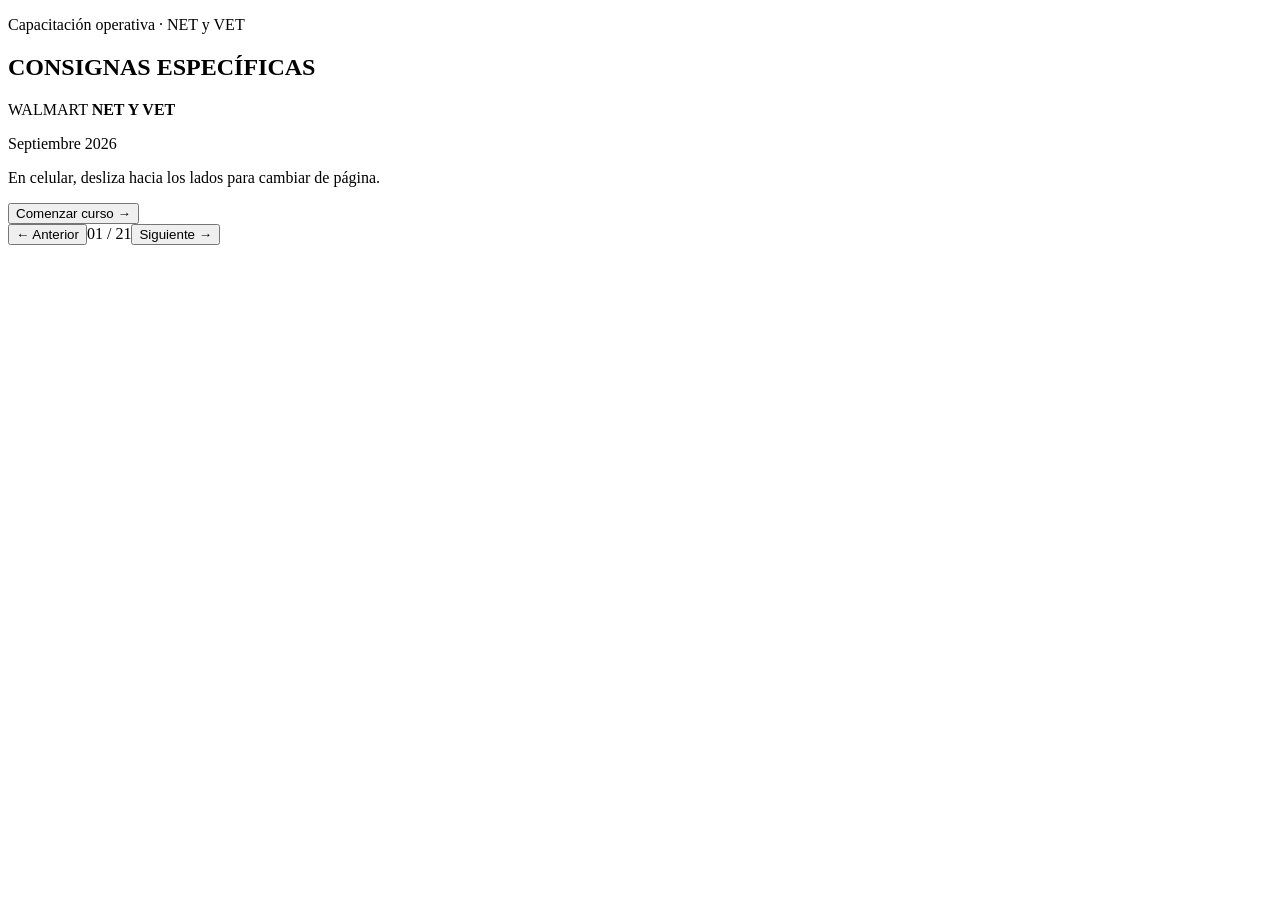
==== commit f5db22b3: "Update index.html for Walmart NET y VET course" ====
--- a/capacitacion-normal/index.html
+++ b/capacitacion-normal/index.html
@@ -1,83 +1 @@
-<!doctype html>
-<html lang="es">
-<head>
-  <meta charset="utf-8">
-  <meta name="viewport" content="width=device-width,initial-scale=1">
-  <meta name="theme-color" content="#243f69">
-  <title>Consignas específicas | Walmart Diamante</title>
-  <link rel="stylesheet" href="assets/styles.css">
-  <link rel="stylesheet" href="assets/ajuste-portada.css">
-  <link rel="stylesheet" href="assets/contenido.css">
-  <link rel="stylesheet" href="assets/curso.css">
-</head>
-<body>
-  <main class="cover" id="portada" aria-labelledby="course-title">
-    <div class="wash wash-one" aria-hidden="true"></div>
-    <div class="wash wash-two" aria-hidden="true"></div>
-
-    <section class="copy">
-      <p class="eyebrow">Capacitación operativa</p>
-      <h1 id="course-title">Consignas<br><span>específicas</span></h1>
-      <div class="service" aria-label="Servicio Walmart Diamante">
-        <strong>Walmart</strong><span>Diamante</span>
-      </div>
-      <p class="date">Septiembre 2026</p>
-    </section>
-
-    <section class="visual" aria-label="Walmart Diamante">
-      <div class="diamond">
-        <img src="assets/walmart-diamante.png" alt="Exterior del inmueble Walmart Diamante">
-      </div>
-    </section>
-
-    <div class="rings" aria-hidden="true"><i></i><i></i><i></i></div>
-
-    <nav class="pager" aria-label="Navegación del curso">
-      <span>01</span>
-      <span class="line"></span>
-      <a href="#contenido">Siguiente <b>→</b></a>
-    </nav>
-  </main>
-
-  <section class="contents-page" id="contenido" aria-labelledby="contents-title">
-    <div class="contents-dots dots-left" aria-hidden="true"></div>
-    <div class="contents-dots dots-right" aria-hidden="true"></div>
-
-    <div class="contents-photo" aria-hidden="true">
-      <div class="contents-diamond">
-        <img src="assets/walmart-diamante-aerea.png" alt="Vista aérea del inmueble Walmart Diamante">
-      </div>
-    </div>
-
-    <div class="contents-copy">
-      <p class="contents-kicker">Temario</p>
-      <h2 id="contents-title">Contenido</h2>
-      <ol class="topic-list">
-        <li><span>01</span>Responsabilidades del Guardia</li>
-        <li><span>02</span>Normas de Conducta y Control</li>
-        <li><span>03</span>Identificación de Personal</li>
-        <li><span>04</span>Control de Visitas y Proveedores</li>
-        <li><span>05</span>Acceso de Menores al Edificio</li>
-        <li><span>06</span>Trabajos de Riesgo y Valores</li>
-        <li><span>07</span>Rondines y Ciclo de Alarmado</li>
-        <li><span>08</span>Directorio Rápido y Emergencias</li>
-        <li><span>09</span>Escalamiento e Infraestructura</li>
-        <li class="evaluation"><span>10</span>Evaluación</li>
-      </ol>
-    </div>
-
-    <nav class="contents-pager" aria-label="Navegación del curso">
-      <a href="#portada"><b>←</b> Anterior</a>
-      <span>02</span>
-      <span class="contents-line"></span>
-      <a href="#cuartilla-3">Siguiente <b>→</b></a>
-    </nav>
-  </section>
-  <div id="course-pages"></div>
-  <dialog id="image-viewer" aria-label="Vista ampliada de la infografía">
-    <button type="button" aria-label="Cerrar imagen">×</button>
-    <img alt="">
-  </dialog>
-  <script src="assets/curso.js"></script>
-</body>
-</html>
+<!doctype html><html lang="es"><head><meta charset="utf-8"><meta name="viewport" content="width=device-width,initial-scale=1"><meta name="theme-color" content="#243f69"><title>Consignas específicas | Walmart NET y VET</title><link rel="stylesheet" href="assets/curso.css"><link rel="stylesheet" href="assets/examen.css"></head><body><main id="course"><section class="page cover" id="portada" aria-labelledby="title-1" ><div class="page-inner"><p class="eyebrow">Capacitación operativa · NET y VET</p><h1 tabindex="-1" id="title-1">CONSIGNAS ESPECÍFICAS</h1><p class="service">WALMART <strong>NET Y VET</strong></p><p class="date">Septiembre 2026</p><p class="hint">En celular, desliza hacia los lados para cambiar de página.</p><button class="start" data-page="1">Comenzar curso →</button></div></section><section class="page " id="pagina-2" aria-labelledby="title-2" hidden><div class="page-inner"><p class="eyebrow">Capacitación operativa · NET y VET</p><h1 tabindex="-1" id="title-2">CONTENIDO</h1><ol class="toc"><li><button data-page="2">Responsabilidades del Guardia</button></li><li><button data-page="3">Directorio Rápido de Servicios</button></li><li><button data-page="4">Identificación de Personal</button></li><li><button data-page="5">Identificación de Personal</button></li><li><button data-page="6">Control de Visitantes y Gafetes</button></li><li><button data-page="7">Control de Equipos y Pertenencias</button></li><li><button data-page="8">Transporte de Valores y Cajeros</button></li><li><button data-page="9">Protocolo de Acceso a Menores</button></li><li><button data-page="10">Rondines y Seguridad Perimetral</button></li><li><button data-page="11">Rondines y Seguridad Perimetral</button></li><li><button data-page="12">Mantenimiento y Alto Riesgo</button></li><li><button data-page="13">Mantenimiento y Alto Riesgo</button></li><li><button data-page="14">Escalamiento e Infra Facilities</button></li><li><button data-page="15">CÓDIGOS DE EMERGENCIA</button></li><li><button data-page="16">CÓDIGOS DE EMERGENCIA</button></li><li><button data-page="17">Seguridad Corporativa Toreo</button></li><li><button data-page="18">ACTIVIDAD</button></li><li><button data-page="19">Evaluación</button></li></ol></div></section><section class="page " id="pagina-3" aria-labelledby="title-3" hidden><div class="page-inner"><p class="eyebrow">Capacitación operativa · NET y VET</p><h1 tabindex="-1" id="title-3">Responsabilidades del Guardia</h1><div class="text-content"><h3>Puntualidad y Turno</h3><p>Presentarse 10 minutos antes con uniforme limpio y completo. Recibir novedades de turno y equipo sin abandonar el puesto sin relevo.</p><h3>Atención y Respeto</h3><p>Trato cordial y profesional con asociados y visitas. Apego estricto al Código de Ética, evitando discusiones o relaciones no profesionales.</p><h3>Confidencialidad</h3><p>Protección total de información y datos personales. Prohibido tomar fotos, grabar o difundir contenido en redes sociales sin autorización.</p><h3>Control e Inspección</h3><p>Revisión corporal obligatorio al personal saliente y revisión de artículos olvidados siempre frente al ángulo de cámara CCTV.</p></div></div></section><section class="page " id="pagina-4" aria-labelledby="title-4" hidden><div class="page-inner"><p class="eyebrow">Capacitación operativa · NET y VET</p><h1 tabindex="-1" id="title-4">Directorio Rápido de Servicios</h1><div class="text-content"><p>CAE Emergencias: Asaltos, intrusiones, incendios y urgencias médicas. Tel: 800 627 7375 / (55) 5134 0055. Ext. Toreo: 66055.</p><p>CCL Centro de Contacto Legal: Atención a visitas de autoridades, inspectores y requerimientos oficiales. Tel: (55) 5134 0062.</p><p>Soporte Alarmas: (55) 5134 0059 (Órdenes de trabajo, fallas técnicas y claves).</p><p>Mantenimiento y Mesa de Ayuda: (55) 5134 0081 para atención a equipos corporativos.</p></div></div></section><section class="page " id="pagina-5" aria-labelledby="title-5" hidden><div class="page-inner"><p class="eyebrow">Capacitación operativa · NET y VET</p><h1 tabindex="-1" id="title-5">Identificación de Personal</h1><div class="text-content"><h3>Asociados sin Gafete o con Falla</h3><p>Verificar que todo asociado porte su gafete visible en el pecho al ingresar.</p><p>Si no cuenta con él, entregar gafete provisional con chip a cambio de INE o licencia vigente (no se acepta pasaporte).</p><p>Si no porta ID oficial, validar número de asociado y determinante con Credencialización (Ext. 11764).</p><p>Si la lectora no lo activa, contactar de inmediato a Credencialización para verificar estatus del colaborador.</p></div></div></section><section class="page " id="pagina-6" aria-labelledby="title-6" hidden><div class="page-inner"><p class="eyebrow">Capacitación operativa · NET y VET</p><h1 tabindex="-1" id="title-6">Identificación de Personal</h1><div class="text-content"><h3>Foráneos y Filtros de Restricción</h3><p>Asociados de tienda o foráneos deben registrarse en la carpeta de operadoras.</p><p>Validar confirmación previa por correo electrónico o recepción presencial del anfitrión.</p><p>Impedir estrictamente el acceso a personas en estado etílico o bajo sustancias nocivas.</p><p>Restricción total a vendedores, promotores o personas ajenas a la compañía.</p></div></div></section><section class="page " id="pagina-7" aria-labelledby="title-7" hidden><div class="page-inner"><p class="eyebrow">Capacitación operativa · NET y VET</p><h1 tabindex="-1" id="title-7">Control de Visitantes y Gafetes</h1><div class="text-content"><p>Visitante (Amarillo): Debe ser recibido en recepción por el asociado y permanecer acompañado en todo momento hasta la salida.</p><p>Proveedor / Vendor (Verde): Mantenimiento, servicios autorizados con registro de entrada y salida obligatorios.</p><p>Asociado (Azul): Gafetes provisionales oficiales asignados con chip para colaboradores activos.</p><p>Visitante sin acompañamiento: Si se localiza solo, debe escoltarse a recepción y notificar al asociado responsable.</p></div></div></section><section class="page " id="pagina-8" aria-labelledby="title-8" hidden><div class="page-inner"><p class="eyebrow">Capacitación operativa · NET y VET</p><h1 tabindex="-1" id="title-8">Control de Equipos y Pertenencias</h1><div class="text-content"><p>Activo Fijo y Muestras de Proveedor: Todo equipo o muestra que ingrese o salga requiere correo de autorización formal y orden de salida debidamente requisitada.</p><p>Herramienta y Laptops de Proveedores: Registro riguroso y detallado de números de serie y marcas en la libreta/carpeta correspondiente antes de ingresar a piso.</p><p>Inspección Visual de Contenedores: Revisión obligatoria de mochilas, bolsas y bultos a contratistas y personal de limpieza frente a la cámara de CCTV.</p><p>Artículos y Valores Olvidados: Revisión minuciosa en presencia del portador y de la cámara (carteras, vales, tarjetas), levantando reporte con hora y datos a Seguridad Corporativa.</p></div></div></section><section class="page " id="pagina-9" aria-labelledby="title-9" hidden><div class="page-inner"><p class="eyebrow">Capacitación operativa · NET y VET</p><h1 tabindex="-1" id="title-9">Transporte de Valores y Cajeros</h1><div class="text-content"></div><div class="requirements"><article><h3>Horario Permitido</h3><p>Lunes a Viernes de 08:00 a 17:00 hrs.</p><p class="action"><strong>Acción de Seguridad: </strong>Prohibido el acceso en días y horas inhábiles.</p></article><article><h3>Validación de Custodios</h3><p>ID vigente de la empresa transportista (Mistic, etc.).</p><p class="action"><strong>Acción de Seguridad: </strong>Cotejo estricto contra el catálogo de firmas oficial.</p></article><article><h3>Registro de Unidad</h3><p>Número económico, placas y hora de entrada/salida.</p><p class="action"><strong>Acción de Seguridad: </strong>Anotar en bitácora de control vehicular y valores.</p></article><article><h3>Vigencia de Catálogo</h3><p>Fecha visible en catálogos de cada empresa de valores.</p><p class="action"><strong>Acción de Seguridad: </strong>Rechazar acceso si el catálogo no está actualizado.</p></article><article><h3>Armamento en Sitio</h3><p>Exclusivo para custodios autorizados de valores.</p><p class="action"><strong>Acción de Seguridad: </strong>Prohibido ingreso de cualquier otra arma de fuego.</p></article></div></div></section><section class="page " id="pagina-10" aria-labelledby="title-10" hidden><div class="page-inner"><p class="eyebrow">Capacitación operativa · NET y VET</p><h1 tabindex="-1" id="title-10">Protocolo de Acceso a Menores</h1><div class="text-content"><p>Autorización Anticipada: Solicitud avalada por Director/Subdirector y enviada a _Seguridad Oficinas con validación de RH y Office Experience.</p><p>Responsiva Firmada: El asociado entrega formato de responsiva en recepción al momento del ingreso.</p><p>Supervisión Continua: El menor debe permanecer acompañado en todo momento por su tutor, especialmente en escaleras y pasillos.</p><p>Restricciones de Convivencia: Prohibido correr en comedores y áreas de trabajo, así como juguetes ruidosos o patines.</p></div></div></section><section class="page " id="pagina-11" aria-labelledby="title-11" hidden><div class="page-inner"><p class="eyebrow">Capacitación operativa · NET y VET</p><h1 tabindex="-1" id="title-11">Rondines y Seguridad Perimetral</h1><div class="text-content"><h3>Recorrido Horario</h3><p>Rondín completo en el interior de oficinas Toreo cada 60 minutos tanto en turno matutino como nocturno.</p><h3>Cierre de Perímetros</h3><p>Verificación y aseguramiento de puertas de azotea, subestación, terraza y salidas de emergencia.</p></div></div></section><section class="page " id="pagina-12" aria-labelledby="title-12" hidden><div class="page-inner"><p class="eyebrow">Capacitación operativa · NET y VET</p><h1 tabindex="-1" id="title-12">Rondines y Seguridad Perimetral</h1><div class="text-content"><h3>Candados de Seguridad</h3><p>Revisión de laptops con guaya/candado cerrado.<br><br> Registrar omisiones indicando área y nombre del titular.</p><h3>Reporte a Zona Cero</h3><p>Reporte puntual cada hora al Centro de Monitoreo Toreo NET (Zona Cero) para confirmar control de instalaciones.</p></div></div></section><section class="page " id="pagina-13" aria-labelledby="title-13" hidden><div class="page-inner"><p class="eyebrow">Capacitación operativa · NET y VET</p><h1 tabindex="-1" id="title-13">Mantenimiento y Alto Riesgo</h1><div class="text-content"><h3>Requisitos para Proveedores y Contratistas</h3><p>Equipo de Protección Personal (EPP) completo según labor.</p><p>Comprobante vigente de Seguro Social (formato IMSS AFIL-06).</p><p>Validaciones por correo de Office Experience y Conservación.</p><p>Formato aprobado para trabajos en alturas, eléctricos, químicos o espacios confinados.</p><p>En soldadura: extintor CO2 y vigía obligatorio con casco rojo.</p></div></div></section><section class="page " id="pagina-14" aria-labelledby="title-14" hidden><div class="page-inner"><p class="eyebrow">Capacitación operativa · NET y VET</p><h1 tabindex="-1" id="title-14">Mantenimiento y Alto Riesgo</h1><div class="text-content"><h3>Planta de Emergencia y Días Inhábiles</h3><p>Supervisión de planta eléctrica y UPS en fines de semana y festivos.</p><p>Arranque automático requerido en menos de 30 segundos tras corte de energía; si falla, reportar de inmediato sin manipular.</p><p>Trabajos en días inhábiles deben programarse con antelación ante _Seguridad Oficinas.</p><p>Registro estricto de entradas y salidas en carpeta de días inhábiles.</p></div></div></section><section class="page " id="pagina-15" aria-labelledby="title-15" hidden><div class="page-inner"><p class="eyebrow">Capacitación operativa · NET y VET</p><h1 tabindex="-1" id="title-15">Escalamiento e Infra Facilities</h1><div class="text-content"><p>Centro de Cómputo Operaciones (CCO): Soporte 24/7/365 en aire de precisión, CCTV, control de acceso e incendio.</p><p>1er Contacto Monitoreo: Centro de Monitoreo Net Tel: 5623 495643 / Ext. 11061.</p><p>Líderes de Seguridad: Alfredo Jiménez Hernández (Ext. 13000) y Hugo Silva (Ext. 11422).</p><p>Infra Facilities: Guardia Data Center Toreo y Azcapotzalco 24/7 al 56 2706 0614.</p></div></div></section><section class="page " id="pagina-16" aria-labelledby="title-16" hidden><div class="page-inner"><p class="eyebrow">Capacitación operativa · NET y VET</p><h1 tabindex="-1" id="title-16">CÓDIGOS DE EMERGENCIA</h1><button class="infographic" data-image="assets/codigos-1.png" aria-label="Ampliar códigos de emergencia"><img src="assets/codigos-1.png" alt="Códigos de emergencia, parte 1"></button><p class="hint">Toca la imagen para ampliarla.</p></div></section><section class="page " id="pagina-17" aria-labelledby="title-17" hidden><div class="page-inner"><p class="eyebrow">Capacitación operativa · NET y VET</p><h1 tabindex="-1" id="title-17">CÓDIGOS DE EMERGENCIA</h1><button class="infographic" data-image="assets/codigos-2.png" aria-label="Ampliar códigos de emergencia"><img src="assets/codigos-2.png" alt="Códigos de emergencia, parte 2"></button><p class="hint">Toca la imagen para ampliarla.</p></div></section><section class="page " id="pagina-18" aria-labelledby="title-18" hidden><div class="page-inner"><p class="eyebrow">Capacitación operativa · NET y VET</p><h1 tabindex="-1" id="title-18">Seguridad Corporativa Toreo</h1><div class="text-content"><p>Ante cualquier siniestro (fuego, amenaza, sismo, intrusión), reporte de inmediato a Centro de Monitoreo (Zona Cero) y al CAE Emergencias.</p><p>CAE EMERGENCIAS: 800 627 7375 • #604 Desde Unidad • WhatsApp: (55) 4350 2291</p></div></div></section><section class="page " id="pagina-19" aria-labelledby="title-19" hidden><div class="page-inner"><p class="eyebrow">Capacitación operativa · NET y VET</p><h1 tabindex="-1" id="title-19">ACTIVIDAD</h1><p class="pending">Actividad pendiente de indicaciones.</p></div></section><section class="page " id="pagina-20" aria-labelledby="title-20" hidden><div class="page-inner"><p class="eyebrow">Capacitación operativa · NET y VET</p><h1 tabindex="-1" id="title-20">Evaluación</h1><section id="net-exam"><p>Responde las 10 preguntas. Dispones de 15 minutos. Calificación mínima: 80%.</p><button type="button" id="begin-exam">Iniciar evaluación</button><p id="exam-clock" role="timer" hidden>15:00</p><form id="net-exam-form" hidden></form><p id="exam-message" role="status" aria-live="polite"></p><section id="exam-result" tabindex="-1" hidden><h2>Resultado de la evaluación</h2><p id="exam-score"></p></section></section></div></section><section class="page " id="pagina-21" aria-labelledby="title-21" hidden><div class="page-inner"><p class="eyebrow">Capacitación operativa · NET y VET</p><h1 tabindex="-1" id="title-21">GRACIAS</h1><div class="text-content"><p>“Si todos avanzamos juntos, el éxito llegará solo”.  Henry Ford</p></div></div></section></main><nav class="navigation" aria-label="Navegación del curso"><button id="previous">← Anterior</button><span id="counter" role="status" aria-live="polite">01 / 21</span><button id="next">Siguiente →</button></nav><dialog id="viewer" aria-label="Códigos de emergencia ampliados"><button id="close-viewer" autofocus>Cerrar ×</button><img alt="Códigos de emergencia ampliados"></dialog><script src="assets/examen.js"></script><script src="assets/curso.js"></script></body></html>
